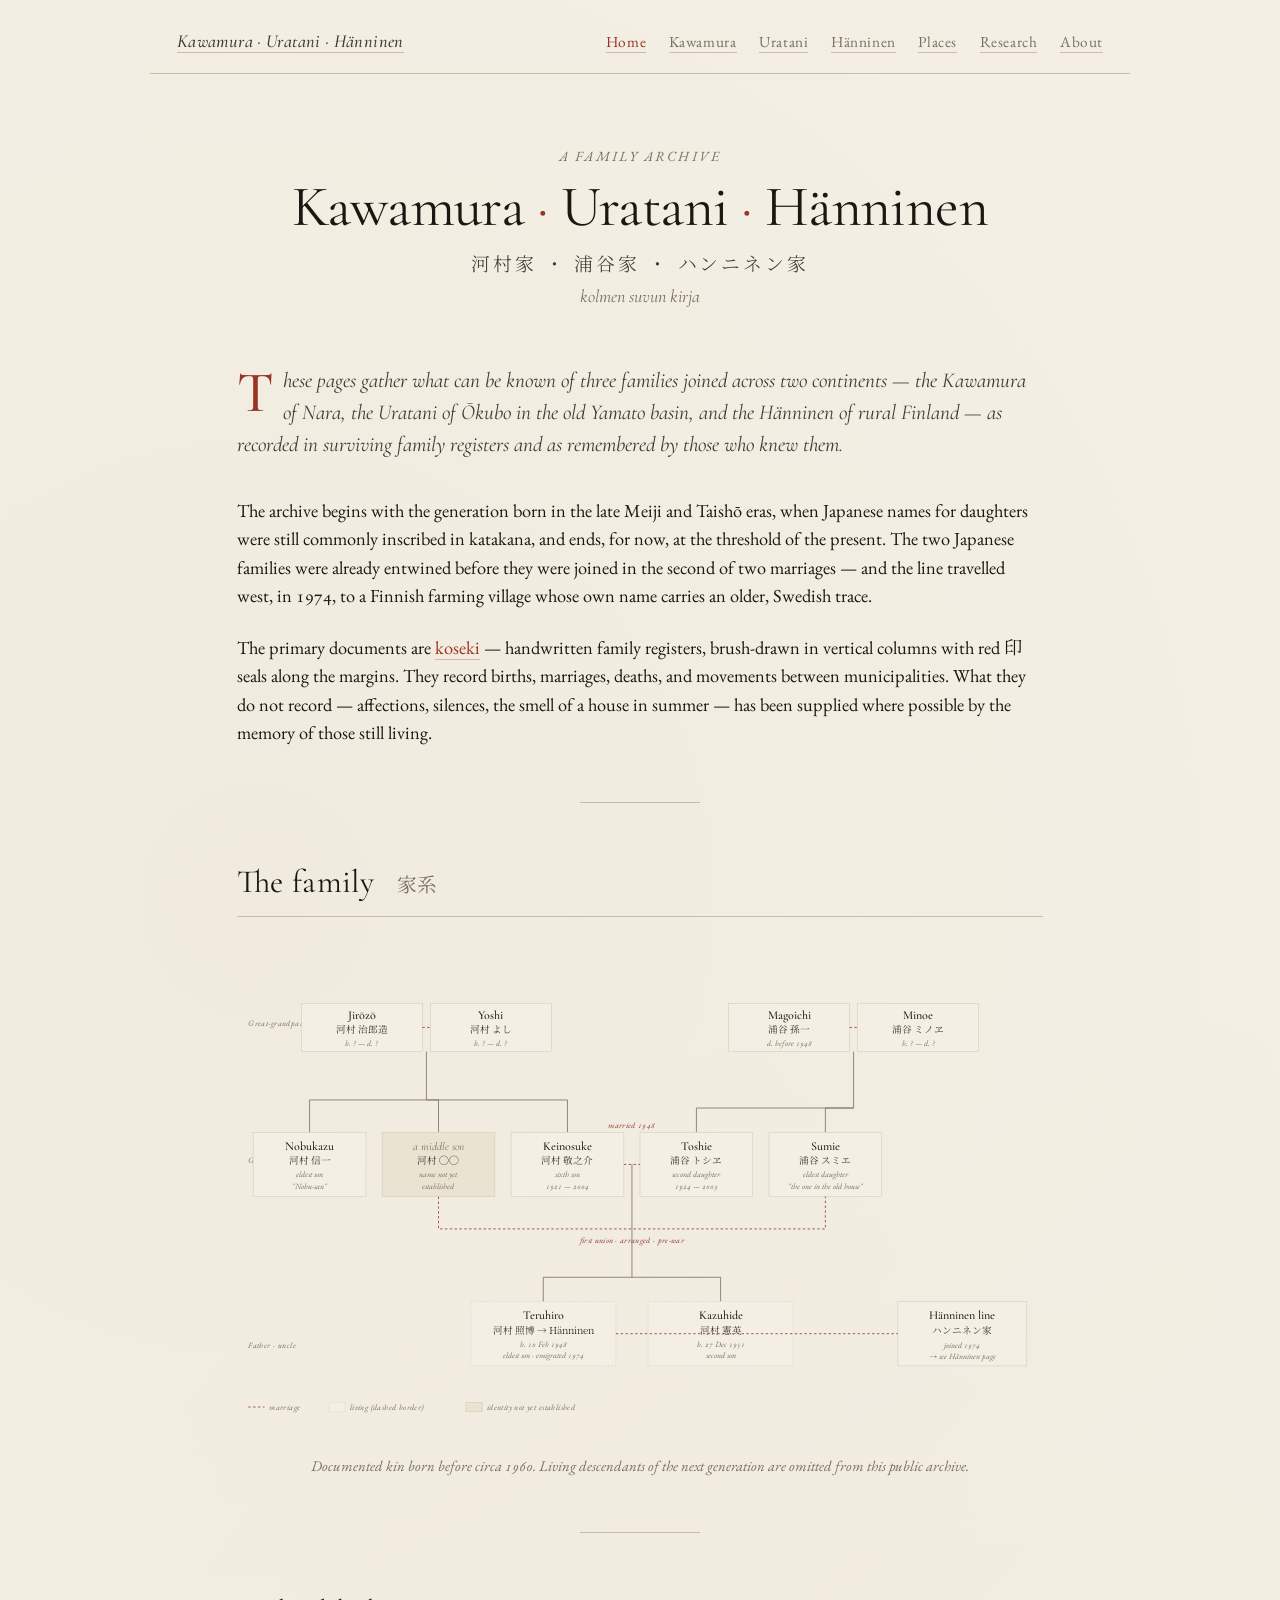
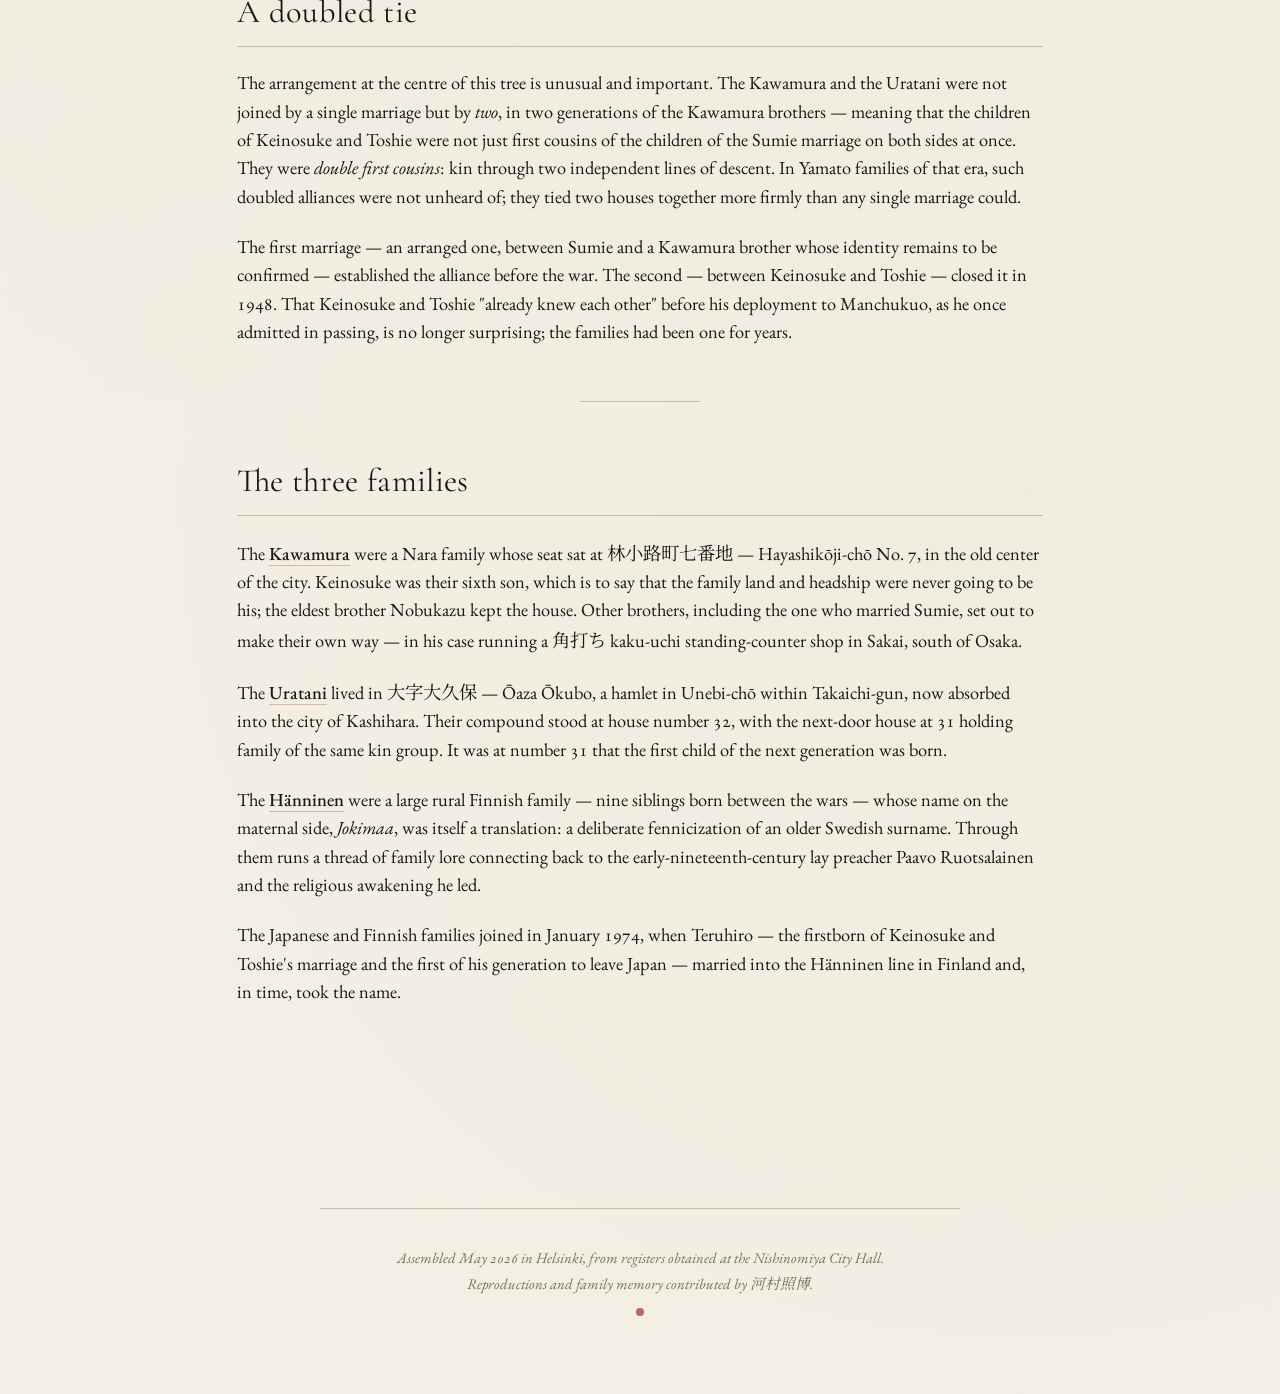
==== index.html @ e82b1264 "general update" ====
<!DOCTYPE html>
<html lang="en">
<head>
  <meta charset="UTF-8">
  <meta name="viewport" content="width=device-width, initial-scale=1.0">
  <title>Kawamura · Uratani · Hänninen — A Family Archive</title>
  <meta name="description" content="A small archive of the Kawamura, Uratani, and Hänninen families — Nara, Ōkubo, and rural Finland — drawn from koseki records and family memory.">
  <link rel="stylesheet" href="style.css">
</head>
<body>

<header class="masthead">
  <div class="masthead__title"><a href="index.html">Kawamura · Uratani · Hänninen</a></div>
  <nav class="masthead__nav">
    <a href="index.html" aria-current="page">Home</a>
    <a href="kawamura.html">Kawamura</a>
    <a href="uratani.html">Uratani</a>
    <a href="hanninen.html">Hänninen</a>
    <a href="places.html">Places</a>
    <a href="research.html">Research</a>
    <a href="about.html">About</a>
  </nav>
</header>

<main class="page page--wide">

  <div class="heading">
    <div class="heading__eyebrow">A family archive</div>
    <h1 class="heading__title">Kawamura <em>·</em> Uratani <em>·</em> Hänninen</h1>
    <div class="heading__jp">河村家 ・ 浦谷家 ・ ハンニネン家</div>
    <div class="heading__fi">kolmen suvun kirja</div>
  </div>

  <p class="lede">
    These pages gather what can be known of three families joined across two continents — the Kawamura of Nara, the Uratani of Ōkubo in the old Yamato basin, and the Hänninen of rural Finland — as recorded in surviving family registers and as remembered by those who knew them.
  </p>

  <p>
    The archive begins with the generation born in the late Meiji and Taishō eras, when Japanese names for daughters were still commonly inscribed in katakana, and ends, for now, at the threshold of the present. The two Japanese families were already entwined before they were joined in the second of two marriages — and the line travelled west, in 1974, to a Finnish farming village whose own name carries an older, Swedish trace.
  </p>

  <p>
    The primary documents are <a href="about.html">koseki</a> — handwritten family registers, brush-drawn in vertical columns with red <span class="jp">印</span> seals along the margins. They record births, marriages, deaths, and movements between municipalities. What they do not record — affections, silences, the smell of a house in summer — has been supplied where possible by the memory of those still living.
  </p>

  <hr class="rule">

  <h2 class="section">The family <span class="jp">家系</span></h2>

  <div class="tree-container">
    <svg viewBox="0 0 1000 580" xmlns="http://www.w3.org/2000/svg" role="img" aria-label="Family tree showing the Kawamura, Uratani, and Hänninen lines">
      <defs>
        <style>
          .tree-text { font-family: 'EB Garamond', Georgia, serif; font-size: 13px; fill: #1B1814; }
          .tree-text-jp { font-family: 'Noto Serif JP', serif; font-size: 12px; fill: #3F3A33; }
          .tree-name { font-family: 'Cormorant Garamond', Georgia, serif; font-size: 15px; font-weight: 500; fill: #1B1814; }
          .tree-name-unknown { font-family: 'Cormorant Garamond', Georgia, serif; font-size: 14px; font-style: italic; font-weight: 400; fill: #7A6F5E; }
          .tree-dates { font-family: 'EB Garamond', Georgia, serif; font-size: 10px; font-style: italic; fill: #7A6F5E; }
          .tree-label { font-family: 'EB Garamond', Georgia, serif; font-size: 10px; font-style: italic; fill: #7A6F5E; letter-spacing: 0.05em; }
          .tree-marriage-label { font-family: 'EB Garamond', Georgia, serif; font-size: 10px; font-style: italic; fill: #993323; letter-spacing: 0.04em; }
          .tree-line { stroke: #7A6F5E; stroke-width: 1; fill: none; }
          .tree-line-marry { stroke: #993323; stroke-width: 1; stroke-dasharray: 3,3; fill: none; }
          .tree-box { fill: #F4EFE4; stroke: #C7BDA6; stroke-width: 0.5; }
          .tree-box-living { fill: #F4EFE4; stroke: #C7BDA6; stroke-width: 0.5; stroke-dasharray: 2,2; }
          .tree-box-unknown { fill: #EBE3D2; stroke: #C7BDA6; stroke-width: 0.5; }
        </style>
      </defs>

      <!-- ─── Generation labels (left margin) ─── -->
      <text x="14" y="68" class="tree-label">Great-grandparents</text>
      <text x="14" y="238" class="tree-label">Grandparents · siblings</text>
      <text x="14" y="468" class="tree-label">Father · uncle</text>

      <!-- ─── Top row: great-grandparent couples ─── -->

      <!-- Kawamura side -->
      <g>
        <rect class="tree-box" x="80" y="40" width="150" height="60"/>
        <text x="155" y="60" class="tree-name" text-anchor="middle">Jirōzō</text>
        <text x="155" y="77" class="tree-text-jp" text-anchor="middle">河村 治郎造</text>
        <text x="155" y="93" class="tree-dates" text-anchor="middle">b. ? — d. ?</text>
      </g>
      <g>
        <rect class="tree-box" x="240" y="40" width="150" height="60"/>
        <text x="315" y="60" class="tree-name" text-anchor="middle">Yoshi</text>
        <text x="315" y="77" class="tree-text-jp" text-anchor="middle">河村 よし</text>
        <text x="315" y="93" class="tree-dates" text-anchor="middle">b. ? — d. ?</text>
      </g>
      <line class="tree-line-marry" x1="230" y1="70" x2="240" y2="70"/>

      <!-- Uratani side -->
      <g>
        <rect class="tree-box" x="610" y="40" width="150" height="60"/>
        <text x="685" y="60" class="tree-name" text-anchor="middle">Magoichi</text>
        <text x="685" y="77" class="tree-text-jp" text-anchor="middle">浦谷 孫一</text>
        <text x="685" y="93" class="tree-dates" text-anchor="middle">d. before 1948</text>
      </g>
      <g>
        <rect class="tree-box" x="770" y="40" width="150" height="60"/>
        <text x="845" y="60" class="tree-name" text-anchor="middle">Minoe</text>
        <text x="845" y="77" class="tree-text-jp" text-anchor="middle">浦谷 ミノヱ</text>
        <text x="845" y="93" class="tree-dates" text-anchor="middle">b. ? — d. ?</text>
      </g>
      <line class="tree-line-marry" x1="760" y1="70" x2="770" y2="70"/>

      <!-- ─── Descent lines, Kawamura GGP to children ─── -->
      <path class="tree-line" d="M 235 100 L 235 160 L 90 160 L 90 200"/>
      <path class="tree-line" d="M 235 160 L 250 160 L 250 200"/>
      <path class="tree-line" d="M 235 160 L 410 160 L 410 200"/>

      <!-- ─── Descent lines, Uratani GGP to children ─── -->
      <path class="tree-line" d="M 765 100 L 765 170 L 570 170 L 570 200"/>
      <path class="tree-line" d="M 765 170 L 730 170 L 730 200"/>

      <!-- ─── Middle row: the siblings of each family ─── -->

      <!-- Nobukazu -->
      <g>
        <rect class="tree-box" x="20" y="200" width="140" height="80"/>
        <text x="90" y="222" class="tree-name" text-anchor="middle">Nobukazu</text>
        <text x="90" y="240" class="tree-text-jp" text-anchor="middle">河村 信一</text>
        <text x="90" y="256" class="tree-dates" text-anchor="middle">eldest son</text>
        <text x="90" y="270" class="tree-dates" text-anchor="middle">"Nobu-san"</text>
      </g>

      <!-- ojisan (the Kawamura uncle who married Sumie) -->
      <g>
        <rect class="tree-box-unknown" x="180" y="200" width="140" height="80"/>
        <text x="250" y="222" class="tree-name-unknown" text-anchor="middle">a middle son</text>
        <text x="250" y="240" class="tree-text-jp" text-anchor="middle">河村 ◯◯</text>
        <text x="250" y="256" class="tree-dates" text-anchor="middle">name not yet</text>
        <text x="250" y="270" class="tree-dates" text-anchor="middle">established</text>
      </g>

      <!-- Keinosuke -->
      <g>
        <rect class="tree-box" x="340" y="200" width="140" height="80"/>
        <text x="410" y="222" class="tree-name" text-anchor="middle">Keinosuke</text>
        <text x="410" y="240" class="tree-text-jp" text-anchor="middle">河村 敬之介</text>
        <text x="410" y="256" class="tree-dates" text-anchor="middle">sixth son</text>
        <text x="410" y="270" class="tree-dates" text-anchor="middle">1921 — 2004</text>
      </g>

      <!-- Toshie -->
      <g>
        <rect class="tree-box" x="500" y="200" width="140" height="80"/>
        <text x="570" y="222" class="tree-name" text-anchor="middle">Toshie</text>
        <text x="570" y="240" class="tree-text-jp" text-anchor="middle">浦谷 トシヱ</text>
        <text x="570" y="256" class="tree-dates" text-anchor="middle">second daughter</text>
        <text x="570" y="270" class="tree-dates" text-anchor="middle">1924 — 2003</text>
      </g>

      <!-- Sumie -->
      <g>
        <rect class="tree-box" x="660" y="200" width="140" height="80"/>
        <text x="730" y="222" class="tree-name" text-anchor="middle">Sumie</text>
        <text x="730" y="240" class="tree-text-jp" text-anchor="middle">浦谷 スミエ</text>
        <text x="730" y="256" class="tree-dates" text-anchor="middle">eldest daughter</text>
        <text x="730" y="270" class="tree-dates" text-anchor="middle">"the one in the old house"</text>
      </g>

      <!-- ─── Marriages ─── -->

      <!-- Keinosuke ↔ Toshie (adjacent) -->
      <line class="tree-line-marry" x1="480" y1="240" x2="500" y2="240"/>
      <text x="490" y="195" class="tree-marriage-label" text-anchor="middle">married 1948</text>

      <!-- ojisan ↔ Sumie (long arc routed below the boxes) -->
      <path class="tree-line-marry" d="M 250 280 L 250 320 L 730 320 L 730 280"/>
      <text x="490" y="338" class="tree-marriage-label" text-anchor="middle">first union · arranged · pre-war</text>

      <!-- ─── Descent from Keinosuke + Toshie to Teruhiro + Kazuhide ─── -->
      <!-- start from marriage midpoint, descend past the long arc -->
      <path class="tree-line" d="M 490 240 L 490 380 L 380 380 L 380 410"/>
      <path class="tree-line" d="M 490 380 L 600 380 L 600 410"/>

      <!-- ─── Bottom row ─── -->

      <!-- Teruhiro -->
      <g>
        <rect class="tree-box-living" x="290" y="410" width="180" height="80"/>
        <text x="380" y="432" class="tree-name" text-anchor="middle">Teruhiro</text>
        <text x="380" y="450" class="tree-text-jp" text-anchor="middle">河村 照博 → Hänninen</text>
        <text x="380" y="466" class="tree-dates" text-anchor="middle">b. 10 Feb 1948</text>
        <text x="380" y="480" class="tree-dates" text-anchor="middle">eldest son · emigrated 1974</text>
      </g>

      <!-- Kazuhide -->
      <g>
        <rect class="tree-box-living" x="510" y="410" width="180" height="80"/>
        <text x="600" y="432" class="tree-name" text-anchor="middle">Kazuhide</text>
        <text x="600" y="450" class="tree-text-jp" text-anchor="middle">河村 憲英</text>
        <text x="600" y="466" class="tree-dates" text-anchor="middle">b. 27 Dec 1951</text>
        <text x="600" y="480" class="tree-dates" text-anchor="middle">second son</text>
      </g>

      <!-- Hänninen branch indicator (top right) -->
      <g>
        <rect class="tree-box" x="820" y="410" width="160" height="80" stroke-dasharray="0"/>
        <text x="900" y="432" class="tree-name" text-anchor="middle">Hänninen line</text>
        <text x="900" y="450" class="tree-text-jp" text-anchor="middle">ハンニネン家</text>
        <text x="900" y="468" class="tree-dates" text-anchor="middle">joined 1974</text>
        <text x="900" y="481" class="tree-dates" text-anchor="middle"><tspan style="cursor: pointer">→ see Hänninen page</tspan></text>
      </g>
      <!-- Marriage connector from Teruhiro to Hänninen branch -->
      <line class="tree-line-marry" x1="470" y1="450" x2="820" y2="450"/>

      <!-- Legend -->
      <g transform="translate(14, 535)">
        <line class="tree-line-marry" x1="0" y1="6" x2="20" y2="6"/>
        <text x="26" y="10" class="tree-label">marriage</text>
        <rect class="tree-box-living" x="100" y="0" width="20" height="12"/>
        <text x="126" y="10" class="tree-label">living (dashed border)</text>
        <rect class="tree-box-unknown" x="270" y="0" width="20" height="12"/>
        <text x="296" y="10" class="tree-label">identity not yet established</text>
      </g>
    </svg>
    <div class="tree-caption">Documented kin born before circa 1960. Living descendants of the next generation are omitted from this public archive.</div>
  </div>

  <hr class="rule">

  <h2 class="section">A doubled tie</h2>

  <p>
    The arrangement at the centre of this tree is unusual and important. The Kawamura and the Uratani were not joined by a single marriage but by <em>two</em>, in two generations of the Kawamura brothers — meaning that the children of Keinosuke and Toshie were not just first cousins of the children of the Sumie marriage on both sides at once. They were <em>double first cousins</em>: kin through two independent lines of descent. In Yamato families of that era, such doubled alliances were not unheard of; they tied two houses together more firmly than any single marriage could.
  </p>

  <p>
    The first marriage — an arranged one, between Sumie and a Kawamura brother whose identity remains to be confirmed — established the alliance before the war. The second — between Keinosuke and Toshie — closed it in 1948. That Keinosuke and Toshie "already knew each other" before his deployment to Manchukuo, as he once admitted in passing, is no longer surprising; the families had been one for years.
  </p>

  <hr class="rule">

  <h2 class="section">The three families</h2>

  <p>
    The <a href="kawamura.html"><strong>Kawamura</strong></a> were a Nara family whose seat sat at <span class="jp">林小路町七番地</span> — Hayashikōji-chō No. 7, in the old center of the city. Keinosuke was their sixth son, which is to say that the family land and headship were never going to be his; the eldest brother Nobukazu kept the house. Other brothers, including the one who married Sumie, set out to make their own way — in his case running a <span class="jp">角打ち</span> kaku-uchi standing-counter shop in Sakai, south of Osaka.
  </p>

  <p>
    The <a href="uratani.html"><strong>Uratani</strong></a> lived in <span class="jp">大字大久保</span> — Ōaza Ōkubo, a hamlet in Unebi-chō within Takaichi-gun, now absorbed into the city of Kashihara. Their compound stood at house number 32, with the next-door house at 31 holding family of the same kin group. It was at number 31 that the first child of the next generation was born.
  </p>

  <p>
    The <a href="hanninen.html"><strong>Hänninen</strong></a> were a large rural Finnish family — nine siblings born between the wars — whose name on the maternal side, <em>Jokimaa</em>, was itself a translation: a deliberate fennicization of an older Swedish surname. Through them runs a thread of family lore connecting back to the early-nineteenth-century lay preacher Paavo Ruotsalainen and the religious awakening he led.
  </p>

  <p>
    The Japanese and Finnish families joined in January 1974, when Teruhiro — the firstborn of Keinosuke and Toshie's marriage and the first of his generation to leave Japan — married into the Hänninen line in Finland and, in time, took the name.
  </p>

</main>

<footer class="colophon">
  Assembled May 2026 in Helsinki, from registers obtained at the Nishinomiya City Hall.<br>
  Reproductions and family memory contributed by <span class="jp">河村照博</span>.<br>
  <span class="ornament" style="display:inline-block; vertical-align: middle; margin: 0 0.5rem; width: 8px; height: 8px;"></span>
</footer>

</body>
</html>
---- style.css ----
/* ============================================================
   Kawamura / Uratani Family Archive
   Quiet archival aesthetic — Finnish modernism meets Japanese paper
   ============================================================ */

@import url('https://fonts.googleapis.com/css2?family=Cormorant+Garamond:ital,wght@0,300;0,400;0,500;0,600;1,400&family=EB+Garamond:ital,wght@0,400;0,500;0,600;1,400&family=Noto+Serif+JP:wght@300;400;500&display=swap');

:root {
  --paper:        #F4EFE4;
  --paper-warm:   #EBE3D2;
  --ink:          #1B1814;
  --ink-soft:     #3F3A33;
  --ink-mute:     #7A6F5E;
  --hairline:     #C7BDA6;
  --seal:         #993323;
  --seal-faded:   #B85540;
  --indigo:       #2D3E54;

  --serif-display: 'Cormorant Garamond', Georgia, serif;
  --serif-body:    'EB Garamond', Georgia, serif;
  --serif-jp:      'Noto Serif JP', 'EB Garamond', serif;

  --measure:       640px;
  --measure-wide:  860px;
}

* { box-sizing: border-box; margin: 0; padding: 0; }

html { font-size: 18px; }

body {
  background: var(--paper);
  color: var(--ink);
  font-family: var(--serif-body);
  font-weight: 400;
  line-height: 1.55;
  font-feature-settings: "onum", "kern", "liga";
  -webkit-font-smoothing: antialiased;
  -moz-osx-font-smoothing: grayscale;
  min-height: 100vh;

  /* Subtle paper texture via layered gradients */
  background-image:
    radial-gradient(circle at 20% 30%, rgba(155,135,95,0.04) 0%, transparent 50%),
    radial-gradient(circle at 80% 70%, rgba(155,135,95,0.03) 0%, transparent 50%);
}

/* ─── Layout ────────────────────────────────────────────────── */

.page {
  max-width: var(--measure);
  margin: 0 auto;
  padding: 4rem 1.5rem 6rem;
}

.page--wide {
  max-width: var(--measure-wide);
}

/* ─── Site header (small, top of every page) ────────────────── */

.masthead {
  max-width: 980px;
  margin: 0 auto;
  padding: 1.5rem 1.5rem 0;
  display: flex;
  justify-content: space-between;
  align-items: baseline;
  border-bottom: 1px solid var(--hairline);
  padding-bottom: 1rem;
}

.masthead__title {
  font-family: var(--serif-display);
  font-weight: 500;
  font-style: italic;
  font-size: 1.02rem;
  letter-spacing: 0.02em;
  color: var(--ink-soft);
  white-space: nowrap;
}

.masthead__title a {
  color: inherit;
  text-decoration: none;
}

.masthead__nav {
  font-family: var(--serif-body);
  font-size: 0.85rem;
  letter-spacing: 0.04em;
  white-space: nowrap;
}

.masthead__nav a {
  color: var(--ink-mute);
  text-decoration: none;
  margin-left: 1.05rem;
  transition: color 0.2s ease;
}

.masthead__nav a:hover,
.masthead__nav a[aria-current="page"] {
  color: var(--seal);
}

/* ─── Page heading ─────────────────────────────────────────── */

.heading {
  margin-bottom: 3rem;
  text-align: center;
  position: relative;
}

.heading__eyebrow {
  font-family: var(--serif-body);
  font-size: 0.78rem;
  font-style: italic;
  letter-spacing: 0.15em;
  text-transform: uppercase;
  color: var(--ink-mute);
  margin-bottom: 0.5rem;
}

.heading__title {
  font-family: var(--serif-display);
  font-weight: 400;
  font-size: 3.2rem;
  line-height: 1.05;
  letter-spacing: -0.01em;
  margin-bottom: 0.6rem;
}

.heading__title em {
  font-style: italic;
  color: var(--seal);
}

.heading__jp {
  font-family: var(--serif-jp);
  font-weight: 300;
  font-size: 1.05rem;
  color: var(--ink-soft);
  letter-spacing: 0.15em;
}

.heading__fi {
  font-family: var(--serif-display);
  font-style: italic;
  font-size: 1rem;
  color: var(--ink-mute);
  margin-top: 0.3rem;
}

/* ─── Hanko ornament (red circle, echoes the seal stamps) ──── */

.ornament {
  display: block;
  margin: 2.5rem auto;
  width: 14px;
  height: 14px;
  border-radius: 50%;
  background: var(--seal);
  opacity: 0.7;
}

.rule {
  border: 0;
  border-top: 1px solid var(--hairline);
  margin: 3rem auto;
  max-width: 120px;
}

/* ─── Prose ─────────────────────────────────────────────────── */

p {
  margin-bottom: 1.2rem;
  font-size: 1.02rem;
}

p.lede {
  font-size: 1.18rem;
  line-height: 1.5;
  color: var(--ink-soft);
  font-style: italic;
  font-family: var(--serif-display);
  margin-bottom: 2rem;
}

p.lede::first-letter {
  font-size: 3.2rem;
  font-weight: 500;
  float: left;
  line-height: 0.85;
  padding: 0.2rem 0.5rem 0 0;
  color: var(--seal);
  font-style: normal;
}

a {
  color: var(--seal);
  text-decoration: none;
  border-bottom: 1px solid rgba(153, 51, 35, 0.3);
  transition: border-color 0.2s ease;
}

a:hover {
  border-bottom-color: var(--seal);
}

em { font-style: italic; }
strong { font-weight: 500; color: var(--ink); }

.jp {
  font-family: var(--serif-jp);
  font-weight: 400;
}

.fi {
  font-style: italic;
  color: var(--ink-soft);
}

/* ─── Section heading ──────────────────────────────────────── */

h2.section {
  font-family: var(--serif-display);
  font-weight: 400;
  font-size: 1.8rem;
  margin: 3rem 0 1.2rem;
  letter-spacing: 0.01em;
  border-bottom: 1px solid var(--hairline);
  padding-bottom: 0.5rem;
}

h2.section .jp {
  font-size: 1.1rem;
  color: var(--ink-mute);
  margin-left: 0.8rem;
}

h3.subsection {
  font-family: var(--serif-display);
  font-weight: 500;
  font-style: italic;
  font-size: 1.3rem;
  color: var(--ink-soft);
  margin: 2rem 0 0.8rem;
}

/* ─── Person entry (used on family pages) ──────────────────── */

.person {
  margin: 2.5rem 0;
  padding: 1.5rem 0;
  border-top: 1px solid var(--hairline);
}

.person:first-of-type {
  border-top: none;
}

.person__name {
  font-family: var(--serif-display);
  font-weight: 500;
  font-size: 1.55rem;
  margin-bottom: 0.3rem;
  letter-spacing: -0.005em;
}

.person__name .jp {
  font-weight: 400;
  color: var(--ink-soft);
  margin-right: 0.6rem;
}

.person__romaji {
  font-style: italic;
  color: var(--ink-mute);
  font-weight: 400;
  font-size: 1.1rem;
}

.person__meta {
  font-family: var(--serif-body);
  font-size: 0.88rem;
  color: var(--ink-mute);
  letter-spacing: 0.04em;
  margin-bottom: 1rem;
  font-style: italic;
}

.person__meta .sep {
  display: inline-block;
  margin: 0 0.6rem;
  color: var(--hairline);
}

.person__bio p {
  font-size: 1rem;
}

.person__status {
  display: inline-block;
  font-size: 0.7rem;
  letter-spacing: 0.15em;
  text-transform: uppercase;
  color: var(--ink-mute);
  border: 1px solid var(--hairline);
  padding: 2px 8px;
  border-radius: 2px;
  margin-left: 0.5rem;
  vertical-align: 0.2em;
  font-style: normal;
}

/* ─── Place entry ──────────────────────────────────────────── */

.place {
  margin: 3rem 0;
}

.place__name {
  font-family: var(--serif-display);
  font-weight: 400;
  font-size: 1.6rem;
  margin-bottom: 0.2rem;
}

.place__jp {
  font-family: var(--serif-jp);
  font-size: 1.05rem;
  color: var(--ink-soft);
  margin-bottom: 0.8rem;
  display: block;
}

.place__now {
  font-size: 0.85rem;
  font-style: italic;
  color: var(--ink-mute);
  margin-bottom: 1rem;
}

/* ─── Family tree (SVG container) ──────────────────────────── */

.tree-container {
  margin: 3rem 0;
  text-align: center;
  overflow-x: auto;
}

.tree-container svg {
  max-width: 100%;
  height: auto;
}

.tree-caption {
  font-size: 0.82rem;
  font-style: italic;
  color: var(--ink-mute);
  text-align: center;
  margin-top: 0.5rem;
}

/* ─── Footnotes / metadata blocks ──────────────────────────── */

.note {
  font-size: 0.9rem;
  color: var(--ink-soft);
  font-style: italic;
  border-left: 2px solid var(--hairline);
  padding-left: 1rem;
  margin: 1.5rem 0;
}

.note strong {
  font-style: normal;
  letter-spacing: 0.04em;
  font-size: 0.78rem;
  text-transform: uppercase;
  color: var(--ink-mute);
  display: block;
  margin-bottom: 0.3rem;
}

/* ─── Footer ──────────────────────────────────────────────── */

.colophon {
  max-width: var(--measure);
  margin: 4rem auto 2rem;
  padding: 2rem 1.5rem;
  border-top: 1px solid var(--hairline);
  text-align: center;
  font-size: 0.82rem;
  font-style: italic;
  color: var(--ink-mute);
  line-height: 1.7;
}

/* ─── Inline alliance / structural notes ─────────────────── */

.alliance-note {
  background: var(--paper-warm);
  padding: 1.5rem 1.8rem;
  margin: 2rem 0;
  border-left: 3px solid var(--seal);
  font-size: 0.95rem;
}

.alliance-note__label {
  font-family: var(--serif-body);
  font-size: 0.72rem;
  letter-spacing: 0.18em;
  text-transform: uppercase;
  color: var(--seal);
  margin-bottom: 0.5rem;
}

/* ─── Three-language name block (for grandparents etc.) ────── */

.name-block {
  margin: 1.5rem 0;
  font-family: var(--serif-display);
}

.name-block__primary {
  font-size: 1.55rem;
  font-weight: 500;
  letter-spacing: -0.005em;
}

.name-block__variants {
  font-size: 0.95rem;
  color: var(--ink-mute);
  font-style: italic;
  margin-top: 0.2rem;
  font-family: var(--serif-body);
}

/* ─── Responsive ──────────────────────────────────────────── */

@media (max-width: 600px) {
  html { font-size: 16px; }
  .page { padding: 2.5rem 1.25rem 4rem; }
  .heading__title { font-size: 2.4rem; }
  .masthead { flex-direction: column; align-items: flex-start; gap: 0.6rem; }
  .masthead__nav a { margin-left: 0; margin-right: 1rem; }
  .person__name { font-size: 1.35rem; }
}
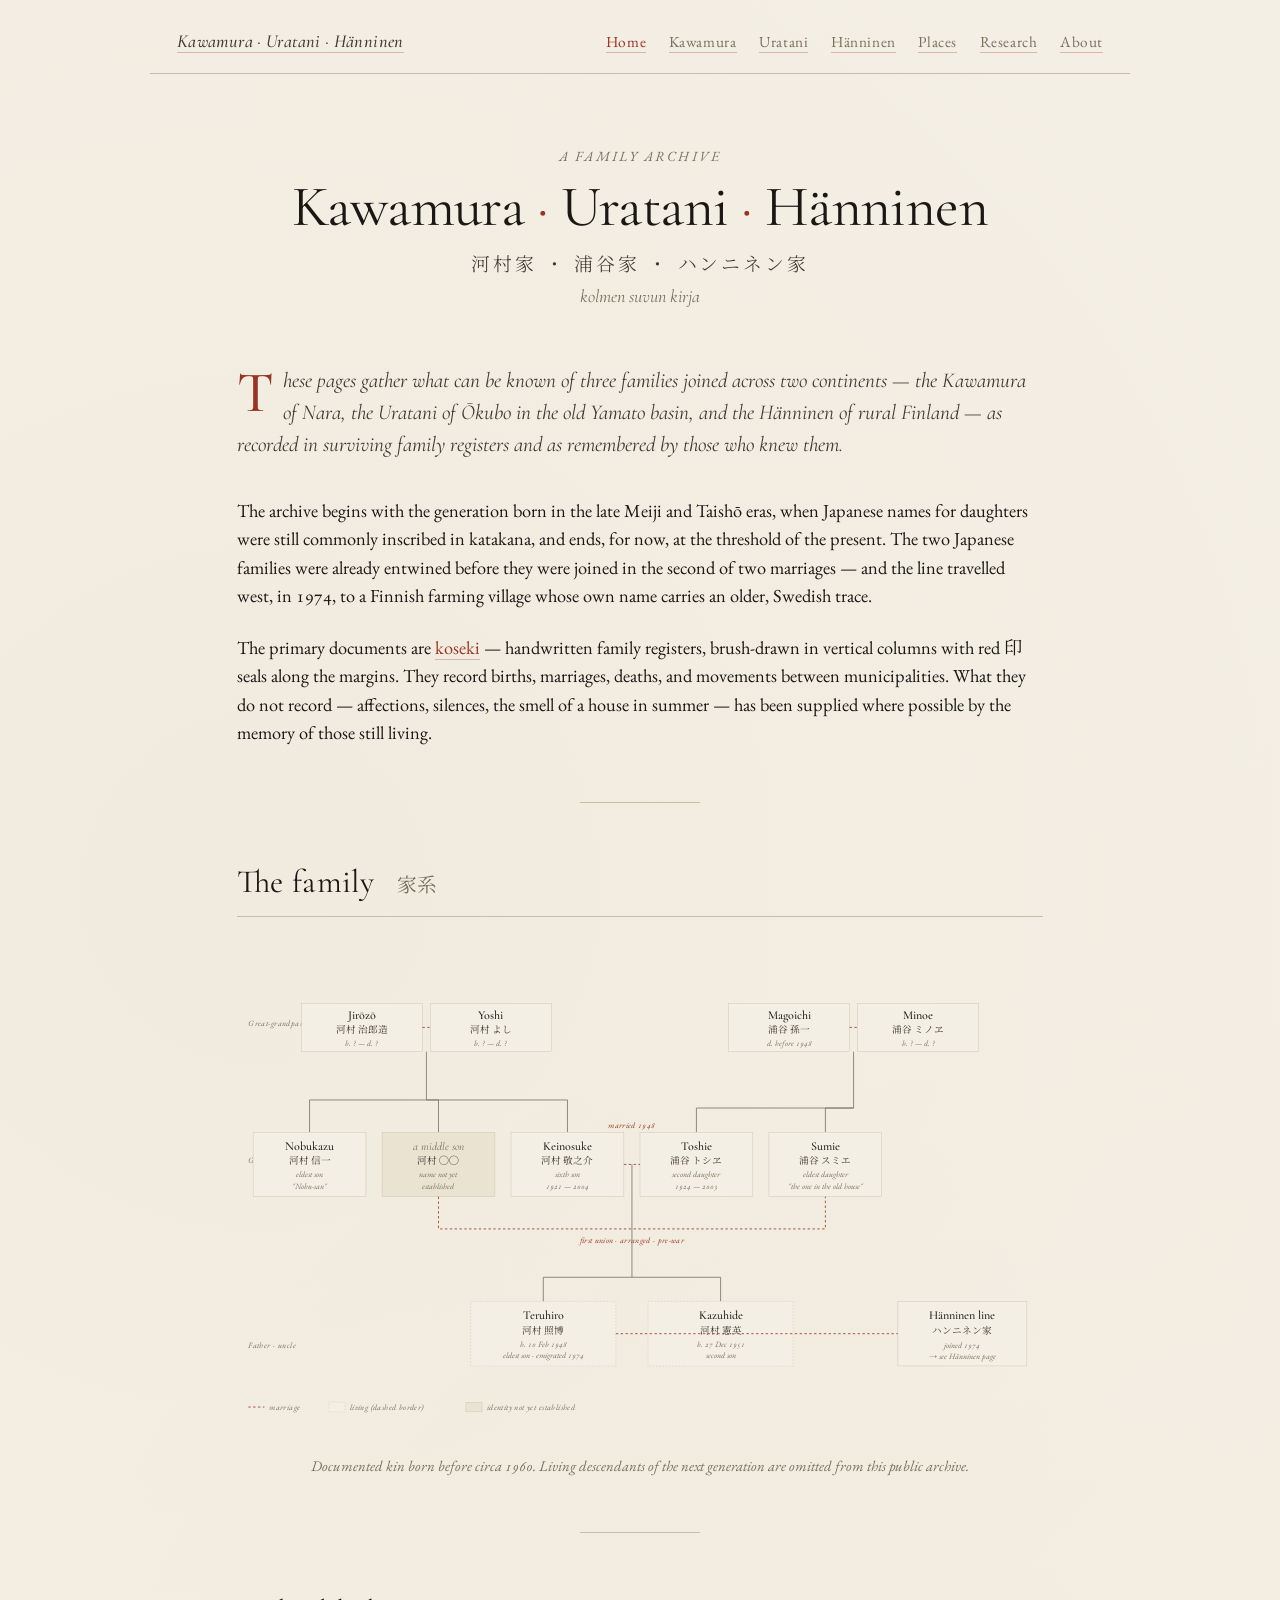
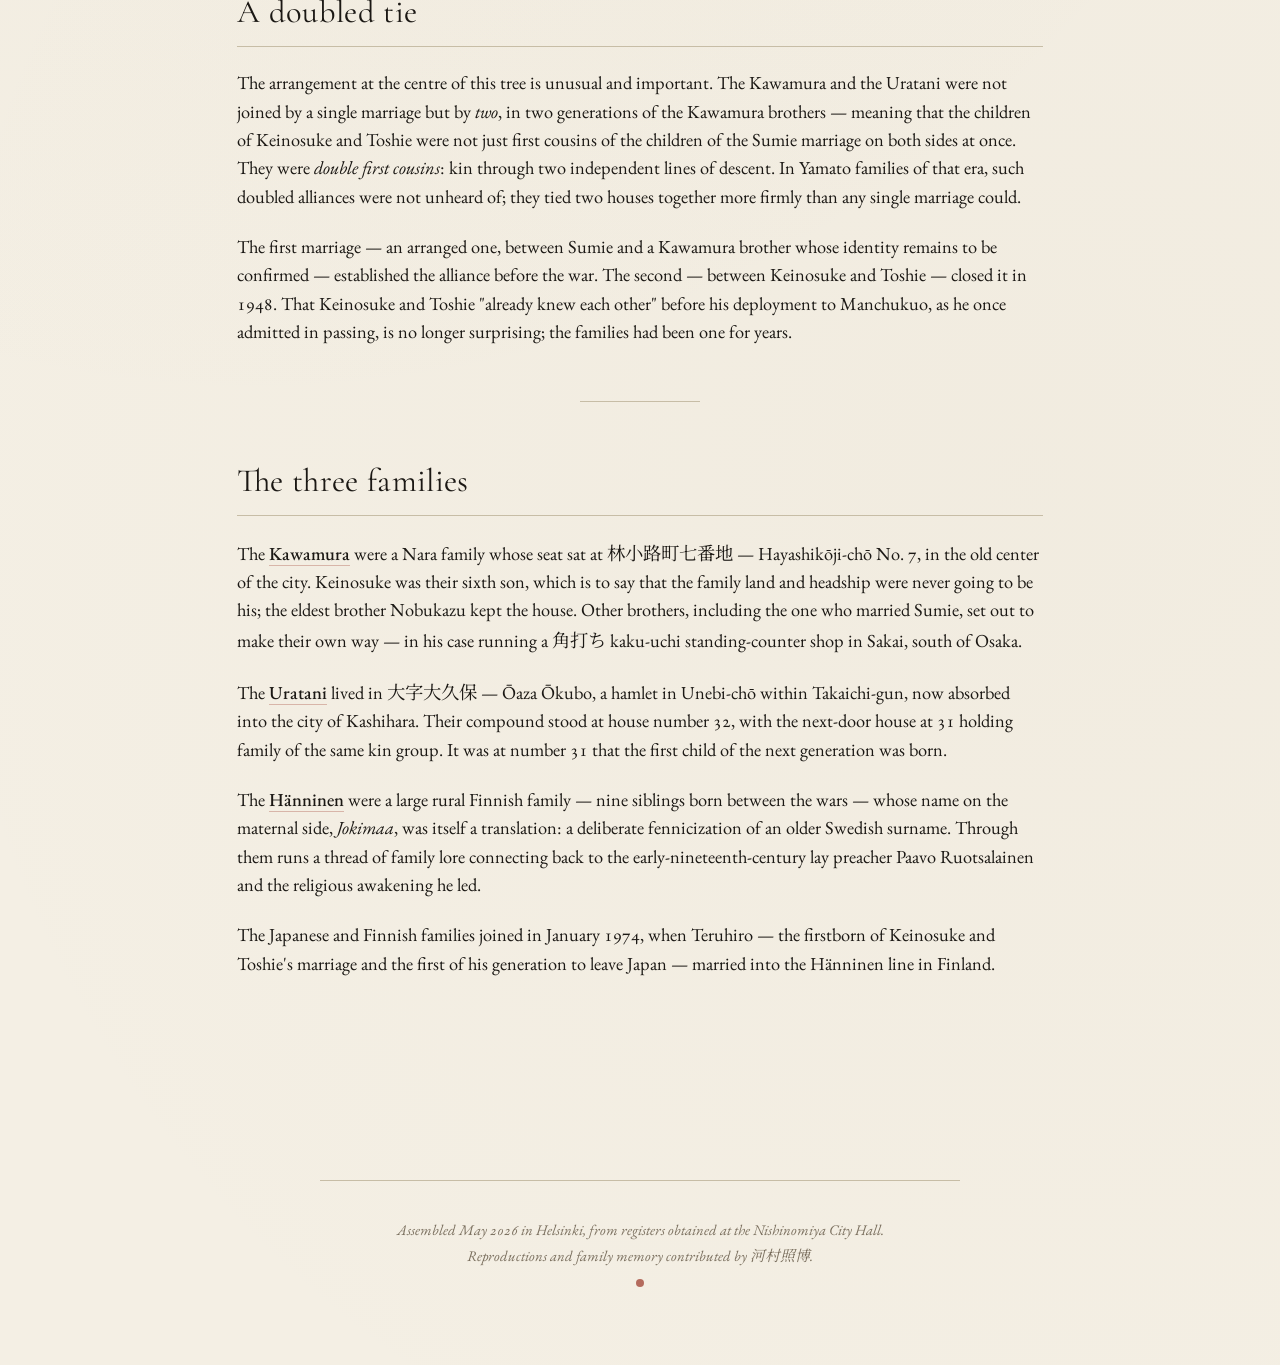
==== commit 7e36dc0d: "Update text in index.html for family history Removed the reference to Teruhiro taking the Hänninen n" ====
--- a/index.html
+++ b/index.html
@@ -180,7 +180,7 @@
       <g>
         <rect class="tree-box-living" x="290" y="410" width="180" height="80"/>
         <text x="380" y="432" class="tree-name" text-anchor="middle">Teruhiro</text>
-        <text x="380" y="450" class="tree-text-jp" text-anchor="middle">河村 照博 → Hänninen</text>
+        <text x="380" y="450" class="tree-text-jp" text-anchor="middle">河村 照博</text>
         <text x="380" y="466" class="tree-dates" text-anchor="middle">b. 10 Feb 1948</text>
         <text x="380" y="480" class="tree-dates" text-anchor="middle">eldest son · emigrated 1974</text>
       </g>
@@ -247,7 +247,7 @@
   </p>
 
   <p>
-    The Japanese and Finnish families joined in January 1974, when Teruhiro — the firstborn of Keinosuke and Toshie's marriage and the first of his generation to leave Japan — married into the Hänninen line in Finland and, in time, took the name.
+    The Japanese and Finnish families joined in January 1974, when Teruhiro — the firstborn of Keinosuke and Toshie's marriage and the first of his generation to leave Japan — married into the Hänninen line in Finland.
   </p>
 
 </main>
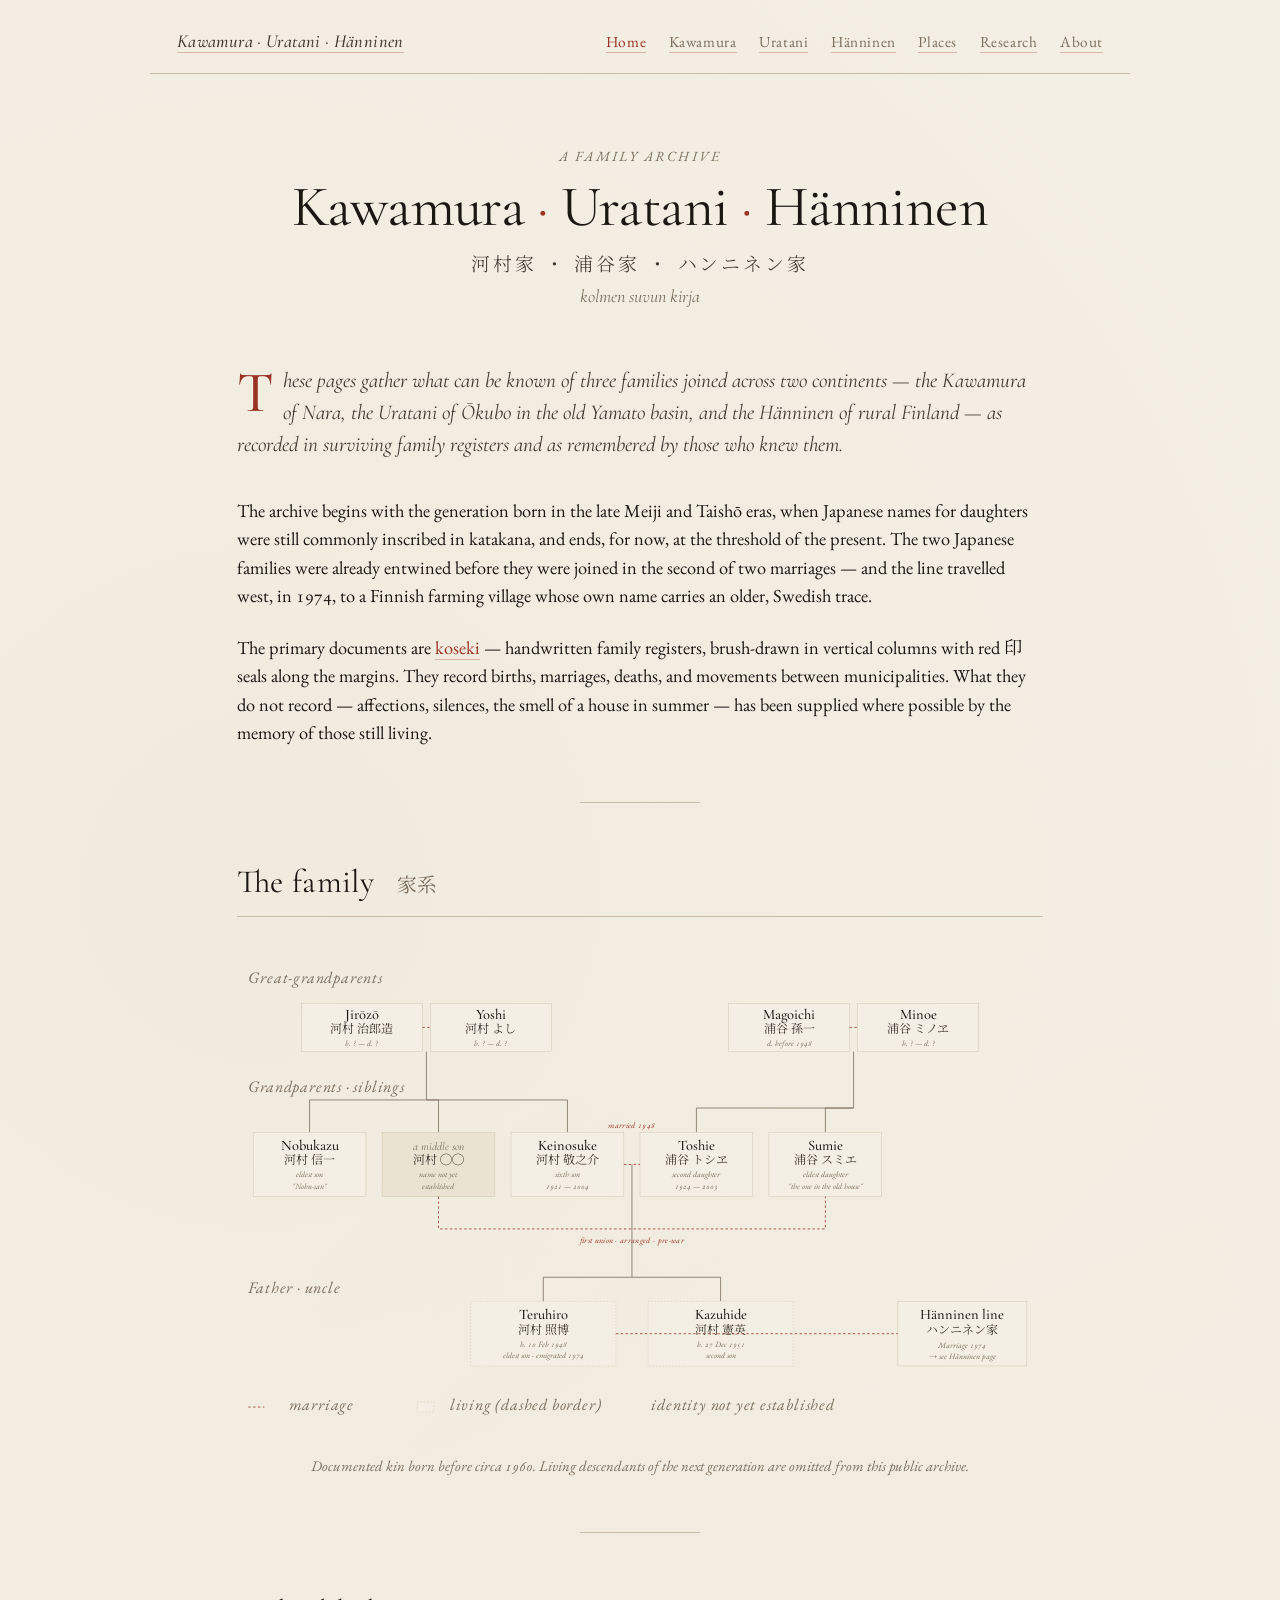
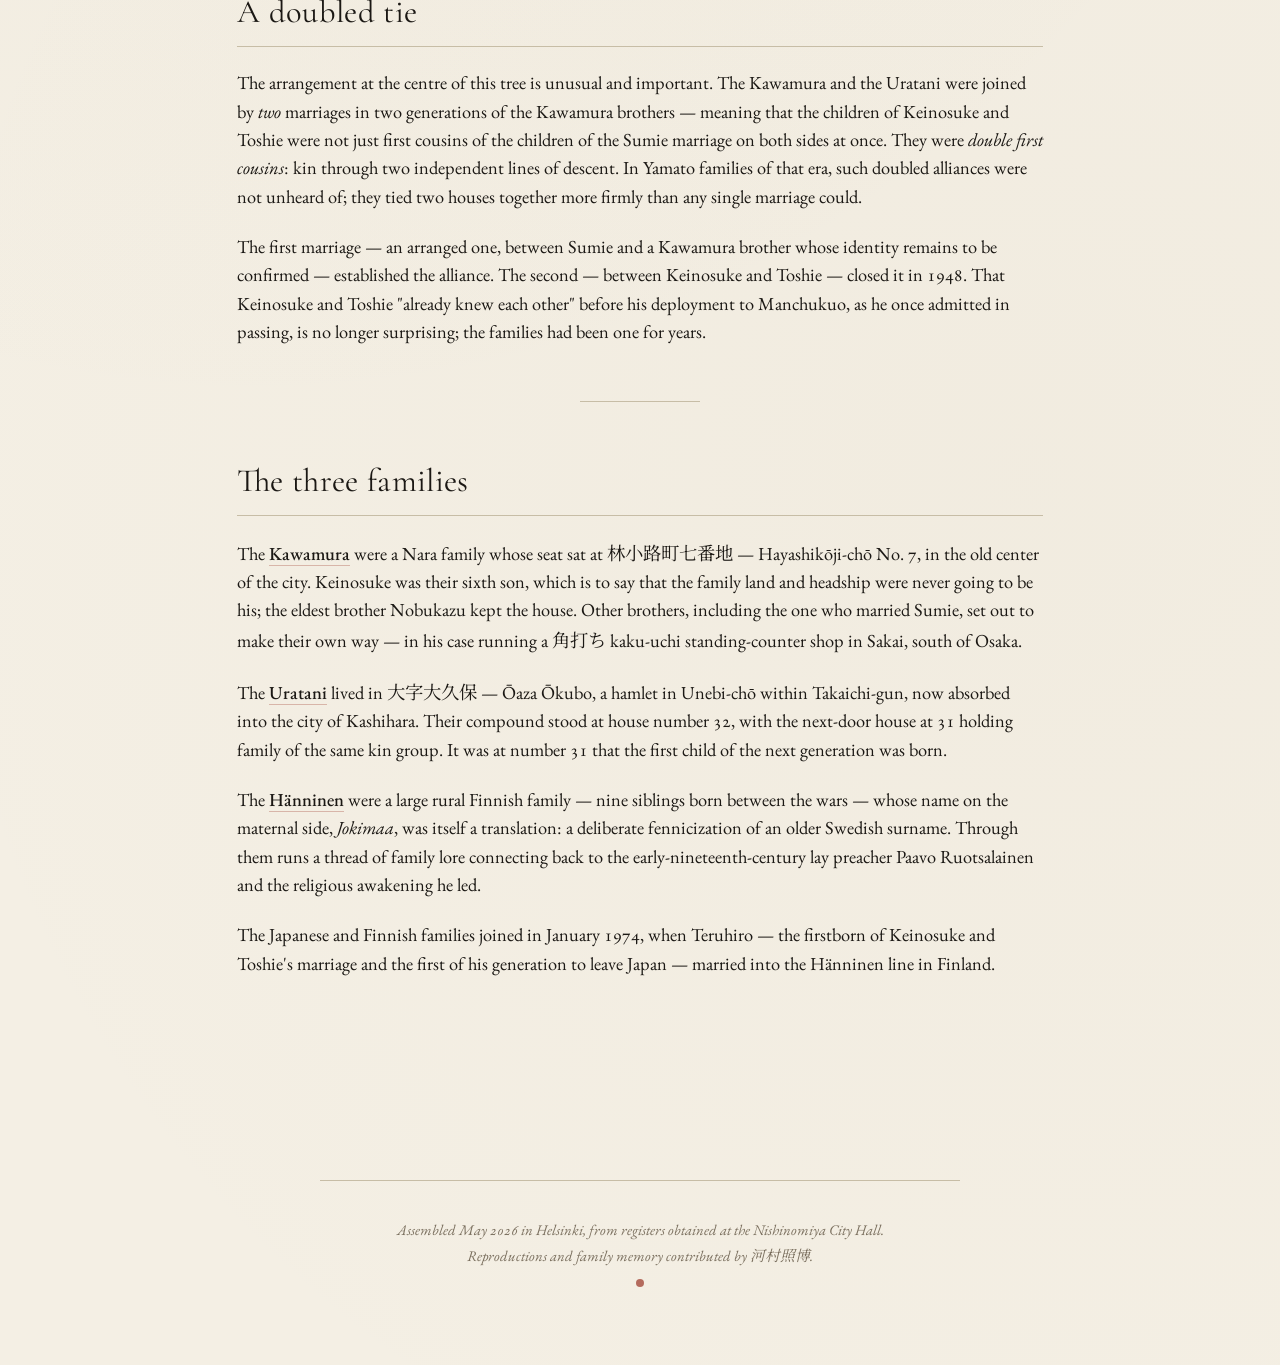
==== commit 1d2938b5: "Update styles and text in family tree SVG" ====
--- a/index.html
+++ b/index.html
@@ -52,11 +52,11 @@
       <defs>
         <style>
           .tree-text { font-family: 'EB Garamond', Georgia, serif; font-size: 13px; fill: #1B1814; }
-          .tree-text-jp { font-family: 'Noto Serif JP', serif; font-size: 12px; fill: #3F3A33; }
-          .tree-name { font-family: 'Cormorant Garamond', Georgia, serif; font-size: 15px; font-weight: 500; fill: #1B1814; }
+          .tree-text-jp { font-family: 'Noto Serif JP', serif; font-size: 15px; fill: #3F3A33; }
+          .tree-name { font-family: 'Cormorant Garamond', Georgia, serif; font-size: 18px; font-weight: 500; fill: #1B1814; }
           .tree-name-unknown { font-family: 'Cormorant Garamond', Georgia, serif; font-size: 14px; font-style: italic; font-weight: 400; fill: #7A6F5E; }
           .tree-dates { font-family: 'EB Garamond', Georgia, serif; font-size: 10px; font-style: italic; fill: #7A6F5E; }
-          .tree-label { font-family: 'EB Garamond', Georgia, serif; font-size: 10px; font-style: italic; fill: #7A6F5E; letter-spacing: 0.05em; }
+          .tree-label { font-family: 'EB Garamond', Georgia, serif; font-size: 20px; font-style: italic; fill: #7A6F5E; letter-spacing: 0.05em; }
           .tree-marriage-label { font-family: 'EB Garamond', Georgia, serif; font-size: 10px; font-style: italic; fill: #993323; letter-spacing: 0.04em; }
           .tree-line { stroke: #7A6F5E; stroke-width: 1; fill: none; }
           .tree-line-marry { stroke: #993323; stroke-width: 1; stroke-dasharray: 3,3; fill: none; }
@@ -67,9 +67,9 @@
       </defs>
 
       <!-- ─── Generation labels (left margin) ─── -->
-      <text x="14" y="68" class="tree-label">Great-grandparents</text>
-      <text x="14" y="238" class="tree-label">Grandparents · siblings</text>
-      <text x="14" y="468" class="tree-label">Father · uncle</text>
+      <text x="14" y="15" class="tree-label">Great-grandparents</text>
+      <text x="14" y="150" class="tree-label">Grandparents · siblings</text>
+      <text x="14" y="400" class="tree-label">Father · uncle</text>
 
       <!-- ─── Top row: great-grandparent couples ─── -->
 
@@ -199,7 +199,7 @@
         <rect class="tree-box" x="820" y="410" width="160" height="80" stroke-dasharray="0"/>
         <text x="900" y="432" class="tree-name" text-anchor="middle">Hänninen line</text>
         <text x="900" y="450" class="tree-text-jp" text-anchor="middle">ハンニネン家</text>
-        <text x="900" y="468" class="tree-dates" text-anchor="middle">joined 1974</text>
+        <text x="900" y="468" class="tree-dates" text-anchor="middle">Marriage 1974</text>
         <text x="900" y="481" class="tree-dates" text-anchor="middle"><tspan style="cursor: pointer">→ see Hänninen page</tspan></text>
       </g>
       <!-- Marriage connector from Teruhiro to Hänninen branch -->
@@ -208,11 +208,11 @@
       <!-- Legend -->
       <g transform="translate(14, 535)">
         <line class="tree-line-marry" x1="0" y1="6" x2="20" y2="6"/>
-        <text x="26" y="10" class="tree-label">marriage</text>
-        <rect class="tree-box-living" x="100" y="0" width="20" height="12"/>
-        <text x="126" y="10" class="tree-label">living (dashed border)</text>
-        <rect class="tree-box-unknown" x="270" y="0" width="20" height="12"/>
-        <text x="296" y="10" class="tree-label">identity not yet established</text>
+        <text x="50" y="10" class="tree-label">marriage</text>
+        <rect class="tree-box-living" x="210" y="0" width="20" height="12"/>
+        <text x="250" y="10" class="tree-label">living (dashed border)</text>
+        <rect class="tree-box-unknown" x="4500" y="0" width="20" height="12"/>
+        <text x="500" y="10" class="tree-label">identity not yet established</text>
       </g>
     </svg>
     <div class="tree-caption">Documented kin born before circa 1960. Living descendants of the next generation are omitted from this public archive.</div>
@@ -223,11 +223,11 @@
   <h2 class="section">A doubled tie</h2>
 
   <p>
-    The arrangement at the centre of this tree is unusual and important. The Kawamura and the Uratani were not joined by a single marriage but by <em>two</em>, in two generations of the Kawamura brothers — meaning that the children of Keinosuke and Toshie were not just first cousins of the children of the Sumie marriage on both sides at once. They were <em>double first cousins</em>: kin through two independent lines of descent. In Yamato families of that era, such doubled alliances were not unheard of; they tied two houses together more firmly than any single marriage could.
-  </p>
-
-  <p>
-    The first marriage — an arranged one, between Sumie and a Kawamura brother whose identity remains to be confirmed — established the alliance before the war. The second — between Keinosuke and Toshie — closed it in 1948. That Keinosuke and Toshie "already knew each other" before his deployment to Manchukuo, as he once admitted in passing, is no longer surprising; the families had been one for years.
+    The arrangement at the centre of this tree is unusual and important. The Kawamura and the Uratani were joined by <em>two</em> marriages in two generations of the Kawamura brothers — meaning that the children of Keinosuke and Toshie were not just first cousins of the children of the Sumie marriage on both sides at once. They were <em>double first cousins</em>: kin through two independent lines of descent. In Yamato families of that era, such doubled alliances were not unheard of; they tied two houses together more firmly than any single marriage could.
+  </p>
+
+  <p>
+    The first marriage — an arranged one, between Sumie and a Kawamura brother whose identity remains to be confirmed — established the alliance. The second — between Keinosuke and Toshie — closed it in 1948. That Keinosuke and Toshie "already knew each other" before his deployment to Manchukuo, as he once admitted in passing, is no longer surprising; the families had been one for years.
   </p>
 
   <hr class="rule">
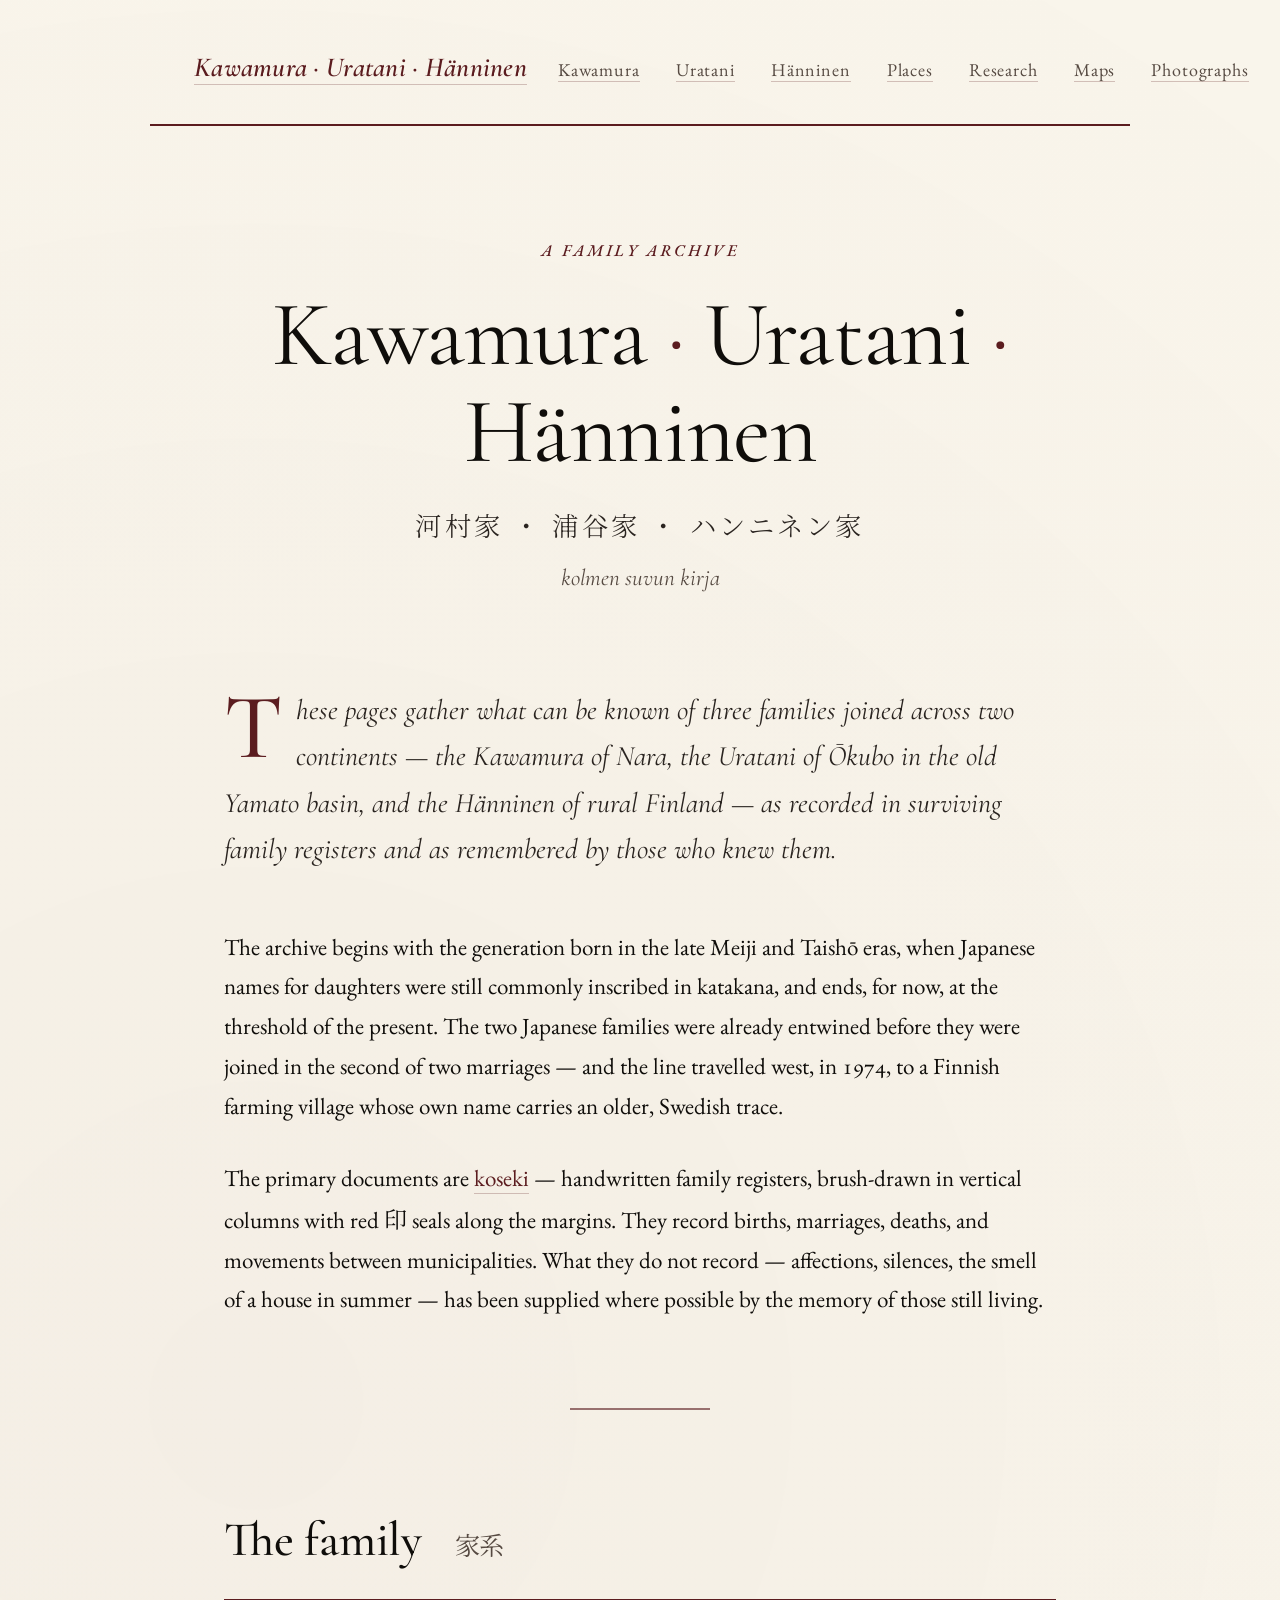
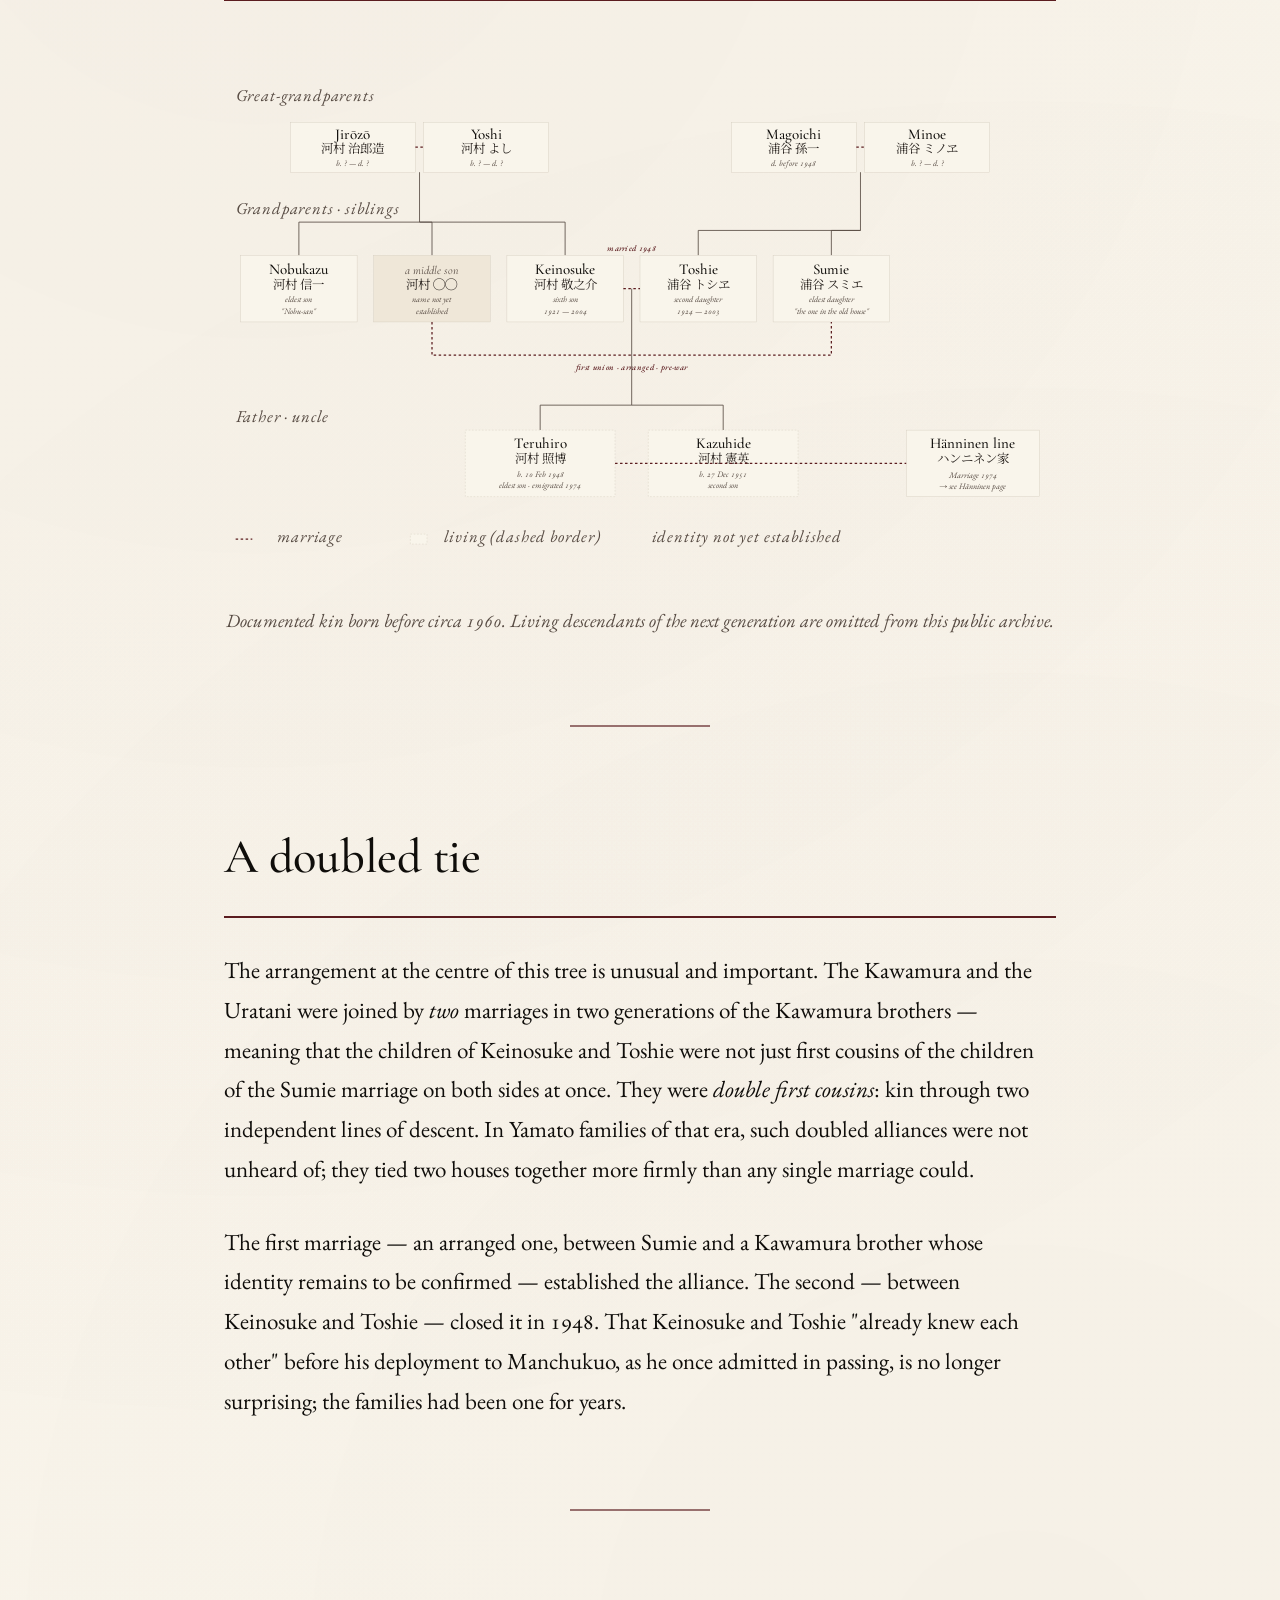
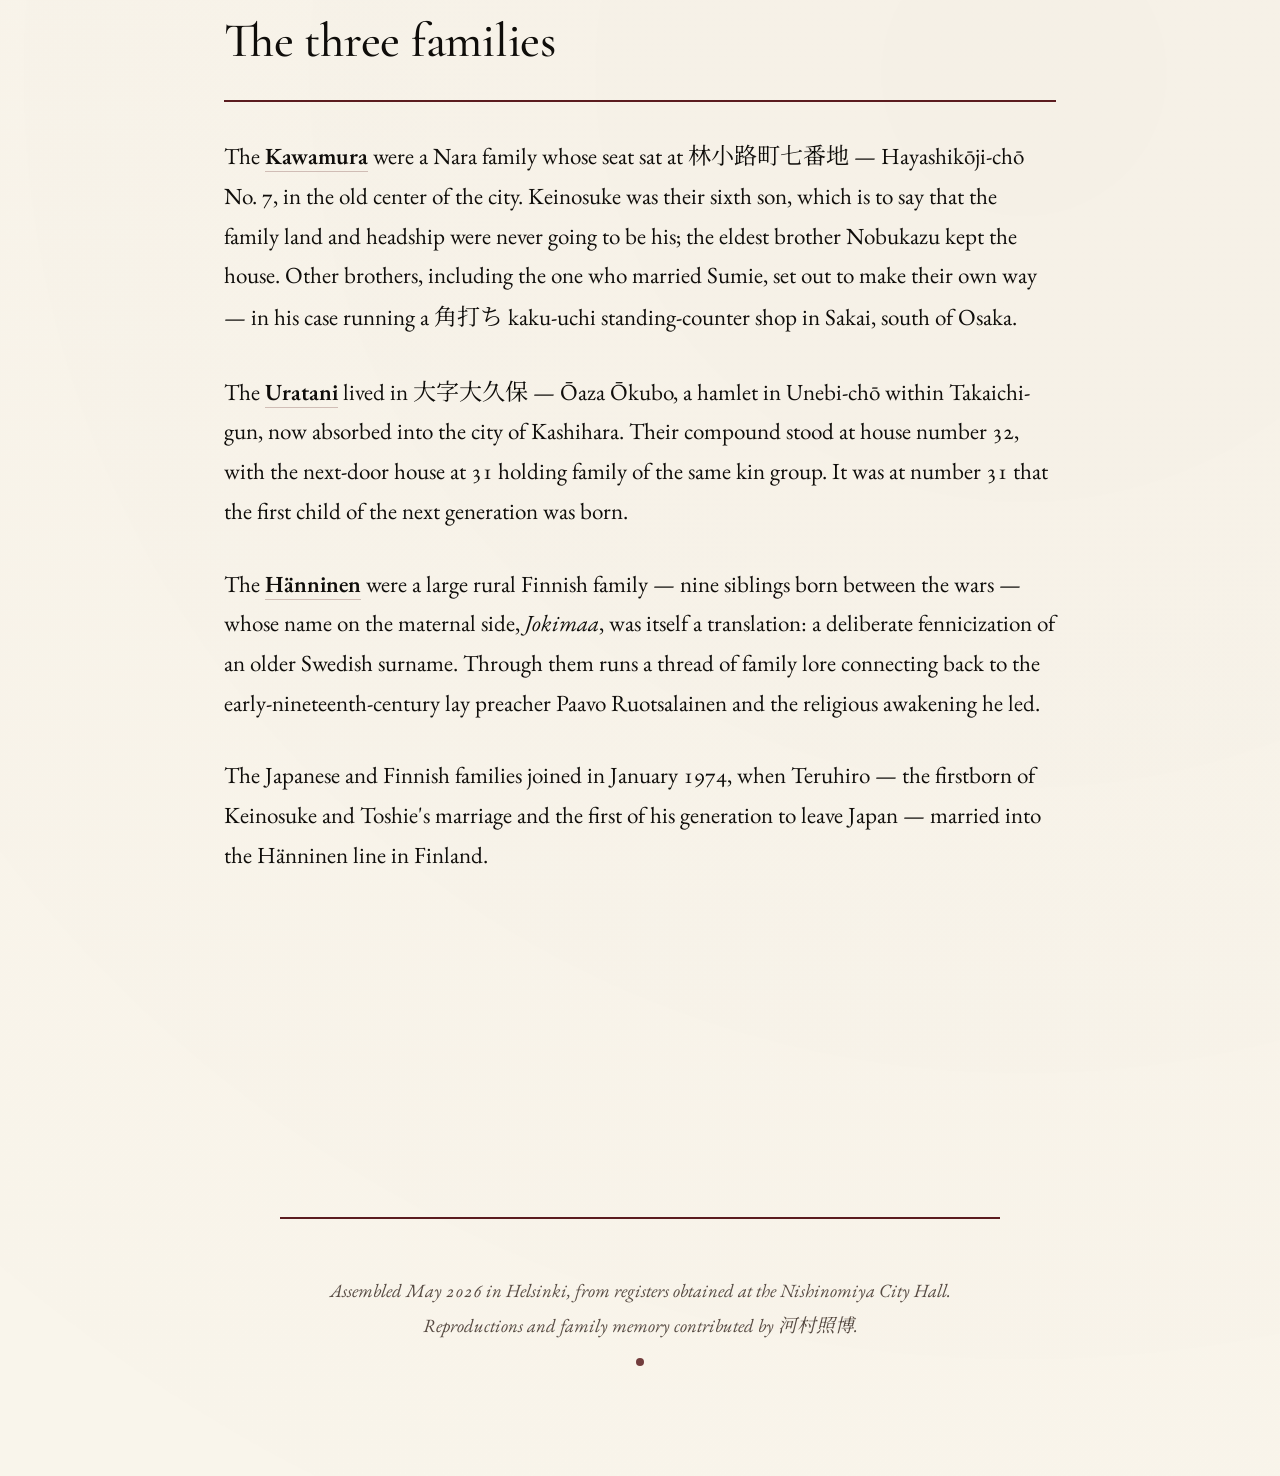
==== commit c6e54854: "Site styles update and navigation fix" ====
--- a/index.html
+++ b/index.html
@@ -12,12 +12,13 @@
 <header class="masthead">
   <div class="masthead__title"><a href="index.html">Kawamura · Uratani · Hänninen</a></div>
   <nav class="masthead__nav">
-    <a href="index.html" aria-current="page">Home</a>
     <a href="kawamura.html">Kawamura</a>
     <a href="uratani.html">Uratani</a>
     <a href="hanninen.html">Hänninen</a>
     <a href="places.html">Places</a>
     <a href="research.html">Research</a>
+    <a href="maps.html">Maps</a>
+    <a href="photographs.html">Photographs</a>
     <a href="about.html">About</a>
   </nav>
 </header>
@@ -51,18 +52,18 @@
     <svg viewBox="0 0 1000 580" xmlns="http://www.w3.org/2000/svg" role="img" aria-label="Family tree showing the Kawamura, Uratani, and Hänninen lines">
       <defs>
         <style>
-          .tree-text { font-family: 'EB Garamond', Georgia, serif; font-size: 13px; fill: #1B1814; }
-          .tree-text-jp { font-family: 'Noto Serif JP', serif; font-size: 15px; fill: #3F3A33; }
-          .tree-name { font-family: 'Cormorant Garamond', Georgia, serif; font-size: 18px; font-weight: 500; fill: #1B1814; }
-          .tree-name-unknown { font-family: 'Cormorant Garamond', Georgia, serif; font-size: 14px; font-style: italic; font-weight: 400; fill: #7A6F5E; }
-          .tree-dates { font-family: 'EB Garamond', Georgia, serif; font-size: 10px; font-style: italic; fill: #7A6F5E; }
-          .tree-label { font-family: 'EB Garamond', Georgia, serif; font-size: 20px; font-style: italic; fill: #7A6F5E; letter-spacing: 0.05em; }
-          .tree-marriage-label { font-family: 'EB Garamond', Georgia, serif; font-size: 10px; font-style: italic; fill: #993323; letter-spacing: 0.04em; }
-          .tree-line { stroke: #7A6F5E; stroke-width: 1; fill: none; }
-          .tree-line-marry { stroke: #993323; stroke-width: 1; stroke-dasharray: 3,3; fill: none; }
-          .tree-box { fill: #F4EFE4; stroke: #C7BDA6; stroke-width: 0.5; }
-          .tree-box-living { fill: #F4EFE4; stroke: #C7BDA6; stroke-width: 0.5; stroke-dasharray: 2,2; }
-          .tree-box-unknown { fill: #EBE3D2; stroke: #C7BDA6; stroke-width: 0.5; }
+          .tree-text { font-family: 'EB Garamond', Georgia, serif; font-size: 13px; fill: #2A2420; }
+          .tree-text-jp { font-family: 'Noto Serif JP', serif; font-size: 15px; fill: #2A2420; }
+          .tree-name { font-family: 'Cormorant Garamond', Georgia, serif; font-size: 18px; font-weight: 500; fill: #0F0D0A; }
+          .tree-name-unknown { font-family: 'Cormorant Garamond', Georgia, serif; font-size: 14px; font-style: italic; font-weight: 400; fill: #564A42; }
+          .tree-dates { font-family: 'EB Garamond', Georgia, serif; font-size: 10px; font-style: italic; fill: #564A42; }
+          .tree-label { font-family: 'EB Garamond', Georgia, serif; font-size: 20px; font-style: italic; fill: #564A42; letter-spacing: 0.05em; }
+          .tree-marriage-label { font-family: 'EB Garamond', Georgia, serif; font-size: 10px; font-style: italic; fill: #5B1C1F; letter-spacing: 0.04em; font-weight: 500; }
+          .tree-line { stroke: #564A42; stroke-width: 1; fill: none; }
+          .tree-line-marry { stroke: #5B1C1F; stroke-width: 1.5; stroke-dasharray: 3,3; fill: none; }
+          .tree-box { fill: #F9F5EB; stroke: #D4CCBE; stroke-width: 0.5; }
+          .tree-box-living { fill: #F9F5EB; stroke: #D4CCBE; stroke-width: 0.5; stroke-dasharray: 2,2; }
+          .tree-box-unknown { fill: #EFE7D8; stroke: #D4CCBE; stroke-width: 0.5; }
         </style>
       </defs>
 
--- a/style.css
+++ b/style.css
@@ -1,39 +1,38 @@
 /* ============================================================
-   Kawamura / Uratani Family Archive
-   Quiet archival aesthetic — Finnish modernism meets Japanese paper
+   Kawamura / Uratani Family Archive — Bold Redesign
+   Nara wine red editorial aesthetic
    ============================================================ */
 
 @import url('https://fonts.googleapis.com/css2?family=Cormorant+Garamond:ital,wght@0,300;0,400;0,500;0,600;1,400&family=EB+Garamond:ital,wght@0,400;0,500;0,600;1,400&family=Noto+Serif+JP:wght@300;400;500&display=swap');
 
 :root {
-  --paper:        #F4EFE4;
-  --paper-warm:   #EBE3D2;
-  --ink:          #1B1814;
-  --ink-soft:     #3F3A33;
-  --ink-mute:     #7A6F5E;
-  --hairline:     #C7BDA6;
-  --seal:         #993323;
-  --seal-faded:   #B85540;
-  --indigo:       #2D3E54;
+  --paper:        #F9F5EB;
+  --paper-accent: #FAFAF8;
+  --ink:          #0F0D0A;
+  --ink-soft:     #2A2420;
+  --ink-mute:     #564A42;
+  --hairline:     #D4CCBE;
+  --nara-red:     #5B1C1F;
+  --nara-red-fade: #8B4347;
 
   --serif-display: 'Cormorant Garamond', Georgia, serif;
   --serif-body:    'EB Garamond', Georgia, serif;
   --serif-jp:      'Noto Serif JP', 'EB Garamond', serif;
 
-  --measure:       640px;
-  --measure-wide:  860px;
+  --measure:       720px;
+  --measure-wide:  920px;
 }
 
 * { box-sizing: border-box; margin: 0; padding: 0; }
 
-html { font-size: 18px; }
+html { font-size: 22px; }
 
 body {
   background: var(--paper);
   color: var(--ink);
   font-family: var(--serif-body);
   font-weight: 400;
-  line-height: 1.55;
+  line-height: 1.72;
   font-feature-settings: "onum", "kern", "liga";
   -webkit-font-smoothing: antialiased;
   -moz-osx-font-smoothing: grayscale;
@@ -41,8 +40,8 @@
 
   /* Subtle paper texture via layered gradients */
   background-image:
-    radial-gradient(circle at 20% 30%, rgba(155,135,95,0.04) 0%, transparent 50%),
-    radial-gradient(circle at 80% 70%, rgba(155,135,95,0.03) 0%, transparent 50%);
+    radial-gradient(circle at 20% 30%, rgba(91,28,31,0.03) 0%, transparent 50%),
+    radial-gradient(circle at 80% 70%, rgba(91,28,31,0.025) 0%, transparent 50%);
 }
 
 /* ─── Layout ────────────────────────────────────────────────── */
@@ -50,7 +49,7 @@
 .page {
   max-width: var(--measure);
   margin: 0 auto;
-  padding: 4rem 1.5rem 6rem;
+  padding: 5rem 2rem 8rem;
 }
 
 .page--wide {
@@ -62,21 +61,21 @@
 .masthead {
   max-width: 980px;
   margin: 0 auto;
-  padding: 1.5rem 1.5rem 0;
+  padding: 2rem 2rem 0;
   display: flex;
   justify-content: space-between;
   align-items: baseline;
-  border-bottom: 1px solid var(--hairline);
-  padding-bottom: 1rem;
+  border-bottom: 2px solid var(--nara-red);
+  padding-bottom: 1.5rem;
 }
 
 .masthead__title {
   font-family: var(--serif-display);
-  font-weight: 500;
-  font-style: italic;
-  font-size: 1.02rem;
-  letter-spacing: 0.02em;
-  color: var(--ink-soft);
+  font-weight: 600;
+  font-style: italic;
+  font-size: 1.25rem;
+  letter-spacing: 0.01em;
+  color: var(--nara-red);
   white-space: nowrap;
 }
 
@@ -87,129 +86,134 @@
 
 .masthead__nav {
   font-family: var(--serif-body);
-  font-size: 0.85rem;
-  letter-spacing: 0.04em;
+  font-size: 0.82rem;
+  letter-spacing: 0.05em;
   white-space: nowrap;
 }
 
 .masthead__nav a {
   color: var(--ink-mute);
   text-decoration: none;
-  margin-left: 1.05rem;
+  margin-left: 1.4rem;
   transition: color 0.2s ease;
 }
 
 .masthead__nav a:hover,
 .masthead__nav a[aria-current="page"] {
-  color: var(--seal);
+  color: var(--nara-red);
+  font-weight: 500;
 }
 
 /* ─── Page heading ─────────────────────────────────────────── */
 
 .heading {
-  margin-bottom: 3rem;
+  margin-bottom: 4rem;
   text-align: center;
   position: relative;
 }
 
 .heading__eyebrow {
   font-family: var(--serif-body);
-  font-size: 0.78rem;
-  font-style: italic;
-  letter-spacing: 0.15em;
+  font-size: 0.75rem;
+  font-style: italic;
+  letter-spacing: 0.16em;
   text-transform: uppercase;
-  color: var(--ink-mute);
-  margin-bottom: 0.5rem;
+  color: var(--nara-red);
+  margin-bottom: 1rem;
+  font-weight: 500;
 }
 
 .heading__title {
   font-family: var(--serif-display);
   font-weight: 400;
-  font-size: 3.2rem;
+  font-size: 4.2rem;
   line-height: 1.05;
-  letter-spacing: -0.01em;
-  margin-bottom: 0.6rem;
+  letter-spacing: -0.015em;
+  margin-bottom: 1rem;
+  color: var(--ink);
 }
 
 .heading__title em {
   font-style: italic;
-  color: var(--seal);
+  color: var(--nara-red);
 }
 
 .heading__jp {
   font-family: var(--serif-jp);
   font-weight: 300;
+  font-size: 1.2rem;
+  color: var(--ink-soft);
+  letter-spacing: 0.12em;
+}
+
+.heading__fi {
+  font-family: var(--serif-display);
+  font-style: italic;
   font-size: 1.05rem;
-  color: var(--ink-soft);
-  letter-spacing: 0.15em;
-}
-
-.heading__fi {
-  font-family: var(--serif-display);
-  font-style: italic;
-  font-size: 1rem;
-  color: var(--ink-mute);
-  margin-top: 0.3rem;
-}
-
-/* ─── Hanko ornament (red circle, echoes the seal stamps) ──── */
+  color: var(--ink-mute);
+  margin-top: 0.5rem;
+}
+
+/* ─── Hanko ornament (wine red circle) ──── */
 
 .ornament {
   display: block;
-  margin: 2.5rem auto;
-  width: 14px;
-  height: 14px;
+  margin: 3.5rem auto;
+  width: 18px;
+  height: 18px;
   border-radius: 50%;
-  background: var(--seal);
-  opacity: 0.7;
+  background: var(--nara-red);
+  opacity: 0.85;
 }
 
 .rule {
   border: 0;
-  border-top: 1px solid var(--hairline);
-  margin: 3rem auto;
-  max-width: 120px;
+  border-top: 2px solid var(--nara-red);
+  margin: 4rem auto;
+  max-width: 140px;
+  opacity: 0.6;
 }
 
 /* ─── Prose ─────────────────────────────────────────────────── */
 
 p {
-  margin-bottom: 1.2rem;
-  font-size: 1.02rem;
+  margin-bottom: 1.5rem;
+  font-size: 1.05rem;
 }
 
 p.lede {
-  font-size: 1.18rem;
-  line-height: 1.5;
-  color: var(--ink-soft);
-  font-style: italic;
-  font-family: var(--serif-display);
-  margin-bottom: 2rem;
+  font-size: 1.28rem;
+  line-height: 1.65;
+  color: var(--ink-soft);
+  font-style: italic;
+  font-family: var(--serif-display);
+  margin-bottom: 2.5rem;
 }
 
 p.lede::first-letter {
-  font-size: 3.2rem;
+  font-size: 4.2rem;
   font-weight: 500;
   float: left;
   line-height: 0.85;
-  padding: 0.2rem 0.5rem 0 0;
-  color: var(--seal);
+  padding: 0.1rem 0.6rem 0 0;
+  color: var(--nara-red);
   font-style: normal;
 }
 
 a {
-  color: var(--seal);
+  color: var(--nara-red);
   text-decoration: none;
-  border-bottom: 1px solid rgba(153, 51, 35, 0.3);
-  transition: border-color 0.2s ease;
+  border-bottom: 1.5px solid rgba(91, 28, 31, 0.25);
+  transition: all 0.2s ease;
 }
 
 a:hover {
-  border-bottom-color: var(--seal);
+  border-bottom-color: var(--nara-red);
+  color: var(--ink);
 }
 
 em { font-style: italic; }
-strong { font-weight: 500; color: var(--ink); }
+strong { font-weight: 600; color: var(--ink); }
 
 .jp {
   font-family: var(--serif-jp);
@@ -225,35 +229,38 @@
 
 h2.section {
   font-family: var(--serif-display);
+  font-weight: 500;
+  font-size: 2.2rem;
+  margin: 4rem 0 1.5rem;
+  letter-spacing: -0.005em;
+  border-bottom: 2px solid var(--nara-red);
+  padding-bottom: 0.8rem;
+  color: var(--ink);
+}
+
+h2.section .jp {
+  font-size: 1.15rem;
+  color: var(--ink-mute);
+  margin-left: 1rem;
   font-weight: 400;
-  font-size: 1.8rem;
-  margin: 3rem 0 1.2rem;
-  letter-spacing: 0.01em;
-  border-bottom: 1px solid var(--hairline);
-  padding-bottom: 0.5rem;
-}
-
-h2.section .jp {
-  font-size: 1.1rem;
-  color: var(--ink-mute);
-  margin-left: 0.8rem;
 }
 
 h3.subsection {
   font-family: var(--serif-display);
   font-weight: 500;
   font-style: italic;
-  font-size: 1.3rem;
-  color: var(--ink-soft);
-  margin: 2rem 0 0.8rem;
+  font-size: 1.5rem;
+  color: var(--ink-soft);
+  margin: 2.5rem 0 1rem;
 }
 
 /* ─── Person entry (used on family pages) ──────────────────── */
 
 .person {
-  margin: 2.5rem 0;
-  padding: 1.5rem 0;
-  border-top: 1px solid var(--hairline);
+  margin: 3rem 0;
+  padding: 2rem;
+  background: var(--paper-accent);
+  border-left: 4px solid var(--nara-red);
 }
 
 .person:first-of-type {
@@ -262,90 +269,101 @@
 
 .person__name {
   font-family: var(--serif-display);
-  font-weight: 500;
-  font-size: 1.55rem;
-  margin-bottom: 0.3rem;
-  letter-spacing: -0.005em;
+  font-weight: 600;
+  font-size: 1.75rem;
+  margin-bottom: 0.4rem;
+  letter-spacing: -0.008em;
+  color: var(--ink);
 }
 
 .person__name .jp {
-  font-weight: 400;
-  color: var(--ink-soft);
-  margin-right: 0.6rem;
+  font-weight: 500;
+  color: var(--ink-soft);
+  margin-right: 0.8rem;
 }
 
 .person__romaji {
   font-style: italic;
-  color: var(--ink-mute);
-  font-weight: 400;
-  font-size: 1.1rem;
+  color: var(--nara-red);
+  font-weight: 500;
+  font-size: 1.15rem;
 }
 
 .person__meta {
   font-family: var(--serif-body);
   font-size: 0.88rem;
   color: var(--ink-mute);
-  letter-spacing: 0.04em;
-  margin-bottom: 1rem;
+  letter-spacing: 0.05em;
+  margin-bottom: 1.2rem;
   font-style: italic;
 }
 
 .person__meta .sep {
   display: inline-block;
-  margin: 0 0.6rem;
+  margin: 0 0.8rem;
   color: var(--hairline);
 }
 
 .person__bio p {
-  font-size: 1rem;
+  font-size: 1.02rem;
 }
 
 .person__status {
   display: inline-block;
-  font-size: 0.7rem;
-  letter-spacing: 0.15em;
+  font-size: 0.68rem;
+  letter-spacing: 0.16em;
   text-transform: uppercase;
-  color: var(--ink-mute);
-  border: 1px solid var(--hairline);
-  padding: 2px 8px;
+  color: var(--nara-red);
+  border: 1.5px solid var(--nara-red);
+  padding: 4px 10px;
   border-radius: 2px;
-  margin-left: 0.5rem;
-  vertical-align: 0.2em;
+  margin-left: 0.8rem;
+  vertical-align: 0.15em;
   font-style: normal;
+  font-weight: 500;
 }
 
 /* ─── Place entry ──────────────────────────────────────────── */
 
 .place {
-  margin: 3rem 0;
+  margin: 3.5rem 0;
+  padding-bottom: 2rem;
+  border-bottom: 1px solid var(--hairline);
+}
+
+.place:last-of-type {
+  border-bottom: none;
 }
 
 .place__name {
   font-family: var(--serif-display);
-  font-weight: 400;
-  font-size: 1.6rem;
-  margin-bottom: 0.2rem;
+  font-weight: 500;
+  font-size: 1.85rem;
+  margin-bottom: 0.3rem;
+  color: var(--ink);
 }
 
 .place__jp {
   font-family: var(--serif-jp);
-  font-size: 1.05rem;
-  color: var(--ink-soft);
-  margin-bottom: 0.8rem;
+  font-size: 1.12rem;
+  color: var(--nara-red);
+  margin-bottom: 1rem;
   display: block;
+  font-weight: 400;
 }
 
 .place__now {
-  font-size: 0.85rem;
-  font-style: italic;
-  color: var(--ink-mute);
-  margin-bottom: 1rem;
+  font-size: 0.88rem;
+  font-style: italic;
+  color: var(--ink-mute);
+  margin-bottom: 1.3rem;
+  font-weight: 500;
 }
 
 /* ─── Family tree (SVG container) ──────────────────────────── */
 
 .tree-container {
-  margin: 3rem 0;
+  margin: 4rem 0;
   text-align: center;
   overflow-x: auto;
 }
@@ -356,95 +374,115 @@
 }
 
 .tree-caption {
-  font-size: 0.82rem;
+  font-size: 0.85rem;
   font-style: italic;
   color: var(--ink-mute);
   text-align: center;
-  margin-top: 0.5rem;
+  margin-top: 1rem;
 }
 
 /* ─── Footnotes / metadata blocks ──────────────────────────── */
 
 .note {
-  font-size: 0.9rem;
-  color: var(--ink-soft);
-  font-style: italic;
-  border-left: 2px solid var(--hairline);
-  padding-left: 1rem;
-  margin: 1.5rem 0;
+  font-size: 0.95rem;
+  color: var(--ink-soft);
+  font-style: italic;
+  border-left: 4px solid var(--nara-red);
+  padding-left: 1.5rem;
+  margin: 2rem 0;
+  background: var(--paper-accent);
+  padding: 1.5rem;
+  padding-left: 1.5rem;
+  border-radius: 2px;
 }
 
 .note strong {
   font-style: normal;
-  letter-spacing: 0.04em;
-  font-size: 0.78rem;
+  letter-spacing: 0.05em;
+  font-size: 0.75rem;
   text-transform: uppercase;
-  color: var(--ink-mute);
+  color: var(--nara-red);
   display: block;
-  margin-bottom: 0.3rem;
-}
-
-/* ─── Footer ──────────────────────────────────────────────── */
+  margin-bottom: 0.5rem;
+  font-weight: 600;
+}
+
+/* ─── Footer ──────────────────────────────────────────── */
 
 .colophon {
   max-width: var(--measure);
-  margin: 4rem auto 2rem;
-  padding: 2rem 1.5rem;
-  border-top: 1px solid var(--hairline);
+  margin: 6rem auto 2rem;
+  padding: 2.5rem 2rem;
+  border-top: 2px solid var(--nara-red);
   text-align: center;
-  font-size: 0.82rem;
-  font-style: italic;
-  color: var(--ink-mute);
-  line-height: 1.7;
+  font-size: 0.85rem;
+  font-style: italic;
+  color: var(--ink-mute);
+  line-height: 1.8;
 }
 
 /* ─── Inline alliance / structural notes ─────────────────── */
 
 .alliance-note {
-  background: var(--paper-warm);
-  padding: 1.5rem 1.8rem;
+  background: var(--paper-accent);
+  padding: 2rem;
+  margin: 2.5rem 0;
+  border-left: 4px solid var(--nara-red);
+  font-size: 0.98rem;
+}
+
+.alliance-note__label {
+  font-family: var(--serif-body);
+  font-size: 0.7rem;
+  letter-spacing: 0.16em;
+  text-transform: uppercase;
+  color: var(--nara-red);
+  margin-bottom: 0.8rem;
+  font-weight: 600;
+}
+
+/* ─── Three-language name block (for grandparents etc.) ────── */
+
+.name-block {
   margin: 2rem 0;
-  border-left: 3px solid var(--seal);
-  font-size: 0.95rem;
-}
-
-.alliance-note__label {
-  font-family: var(--serif-body);
-  font-size: 0.72rem;
-  letter-spacing: 0.18em;
-  text-transform: uppercase;
-  color: var(--seal);
-  margin-bottom: 0.5rem;
-}
-
-/* ─── Three-language name block (for grandparents etc.) ────── */
-
-.name-block {
-  margin: 1.5rem 0;
-  font-family: var(--serif-display);
+  font-family: var(--serif-display);
+  padding: 1.5rem;
+  background: var(--paper-accent);
+  border-left: 4px solid var(--nara-red);
 }
 
 .name-block__primary {
-  font-size: 1.55rem;
-  font-weight: 500;
-  letter-spacing: -0.005em;
+  font-size: 1.75rem;
+  font-weight: 600;
+  letter-spacing: -0.008em;
+  color: var(--ink);
 }
 
 .name-block__variants {
-  font-size: 0.95rem;
-  color: var(--ink-mute);
-  font-style: italic;
-  margin-top: 0.2rem;
-  font-family: var(--serif-body);
+  font-size: 1rem;
+  color: var(--nara-red);
+  font-style: italic;
+  margin-top: 0.4rem;
+  font-family: var(--serif-body);
+  font-weight: 500;
 }
 
 /* ─── Responsive ──────────────────────────────────────────── */
 
-@media (max-width: 600px) {
-  html { font-size: 16px; }
-  .page { padding: 2.5rem 1.25rem 4rem; }
-  .heading__title { font-size: 2.4rem; }
-  .masthead { flex-direction: column; align-items: flex-start; gap: 0.6rem; }
-  .masthead__nav a { margin-left: 0; margin-right: 1rem; }
-  .person__name { font-size: 1.35rem; }
-}
+@media (max-width: 700px) {
+  html { font-size: 19px; }
+  .page { padding: 3rem 1.25rem 5rem; }
+  .heading__title { font-size: 2.8rem; }
+  .masthead { flex-direction: column; align-items: flex-start; gap: 1rem; padding: 1.5rem 1.25rem 0; }
+  .masthead__nav { margin-top: 0.5rem; }
+  .masthead__nav a { margin-left: 0; margin-right: 1.2rem; }
+  .person__name { font-size: 1.5rem; }
+  h2.section { font-size: 1.85rem; }
+  .place__name { font-size: 1.55rem; }
+}
+
+@media (max-width: 480px) {
+  html { font-size: 18px; }
+  .heading__title { font-size: 2.2rem; }
+  .page { padding: 2.5rem 1rem 4rem; }
+}
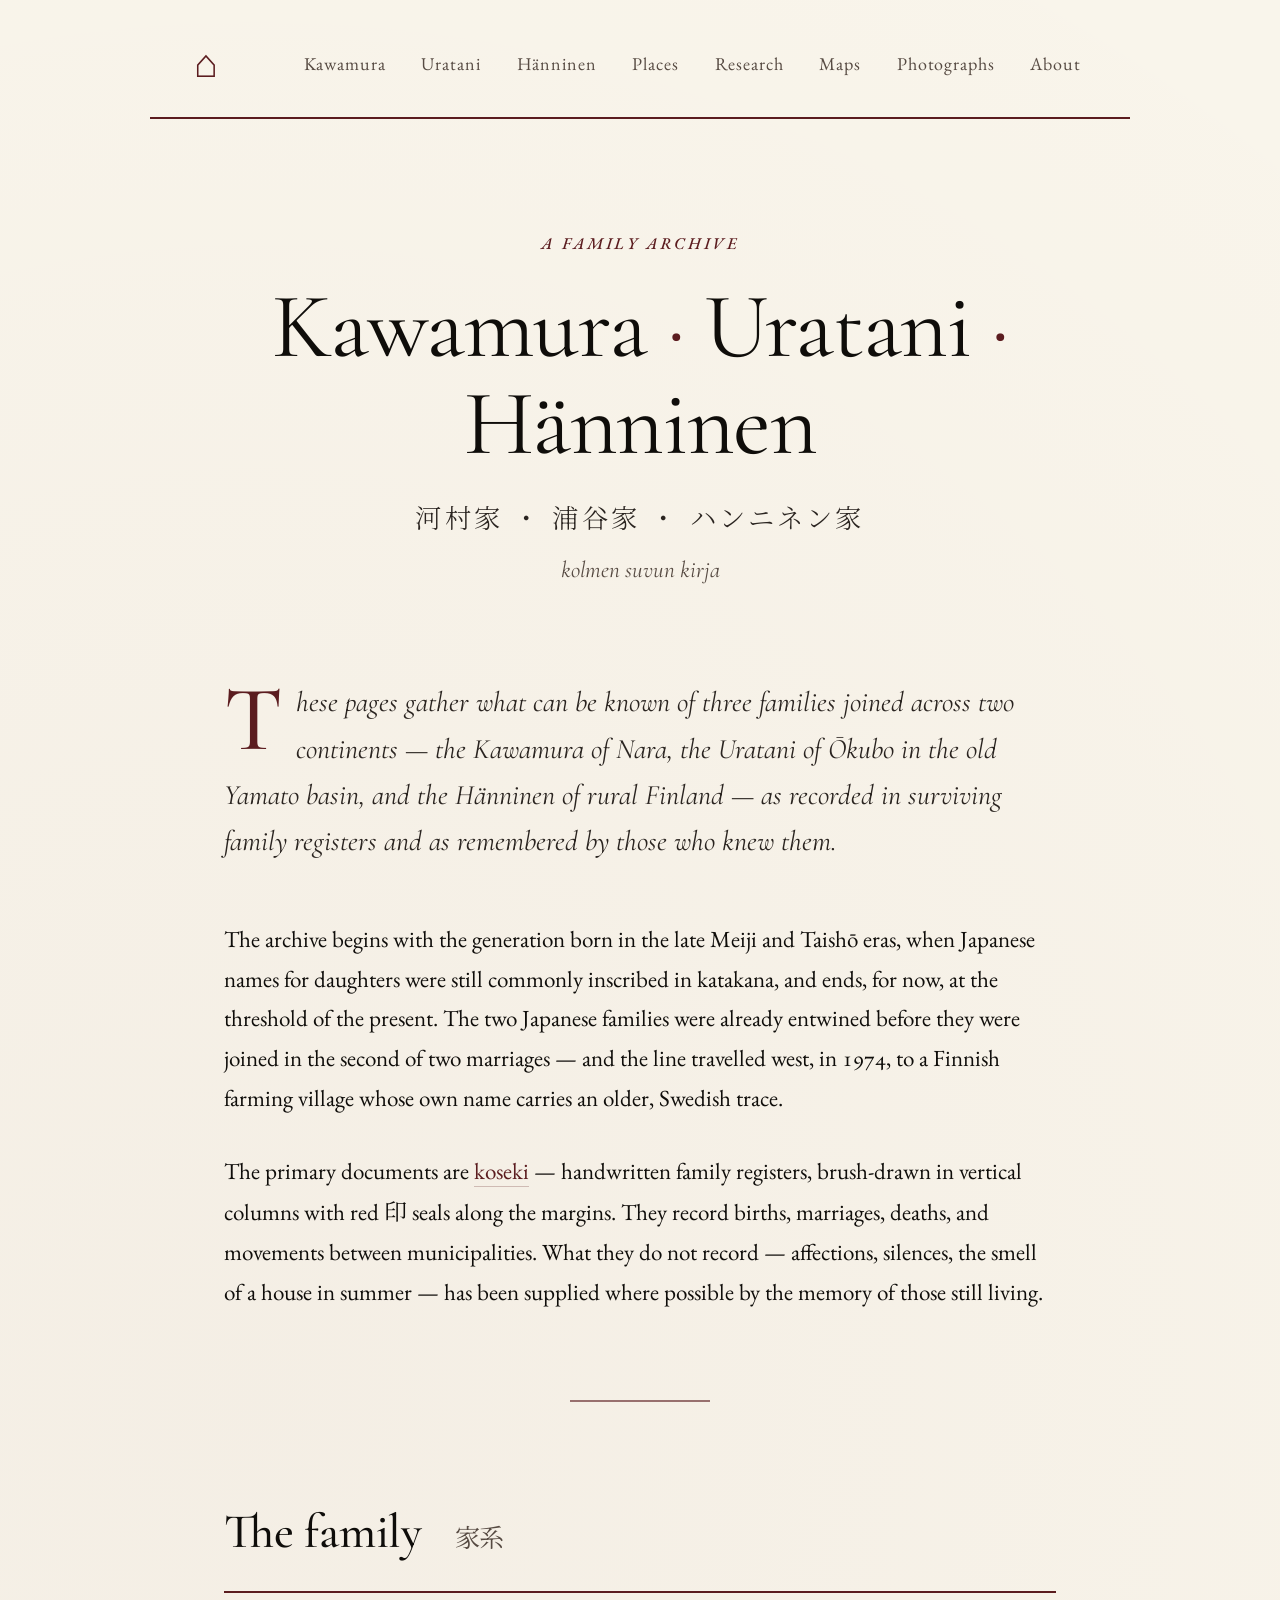
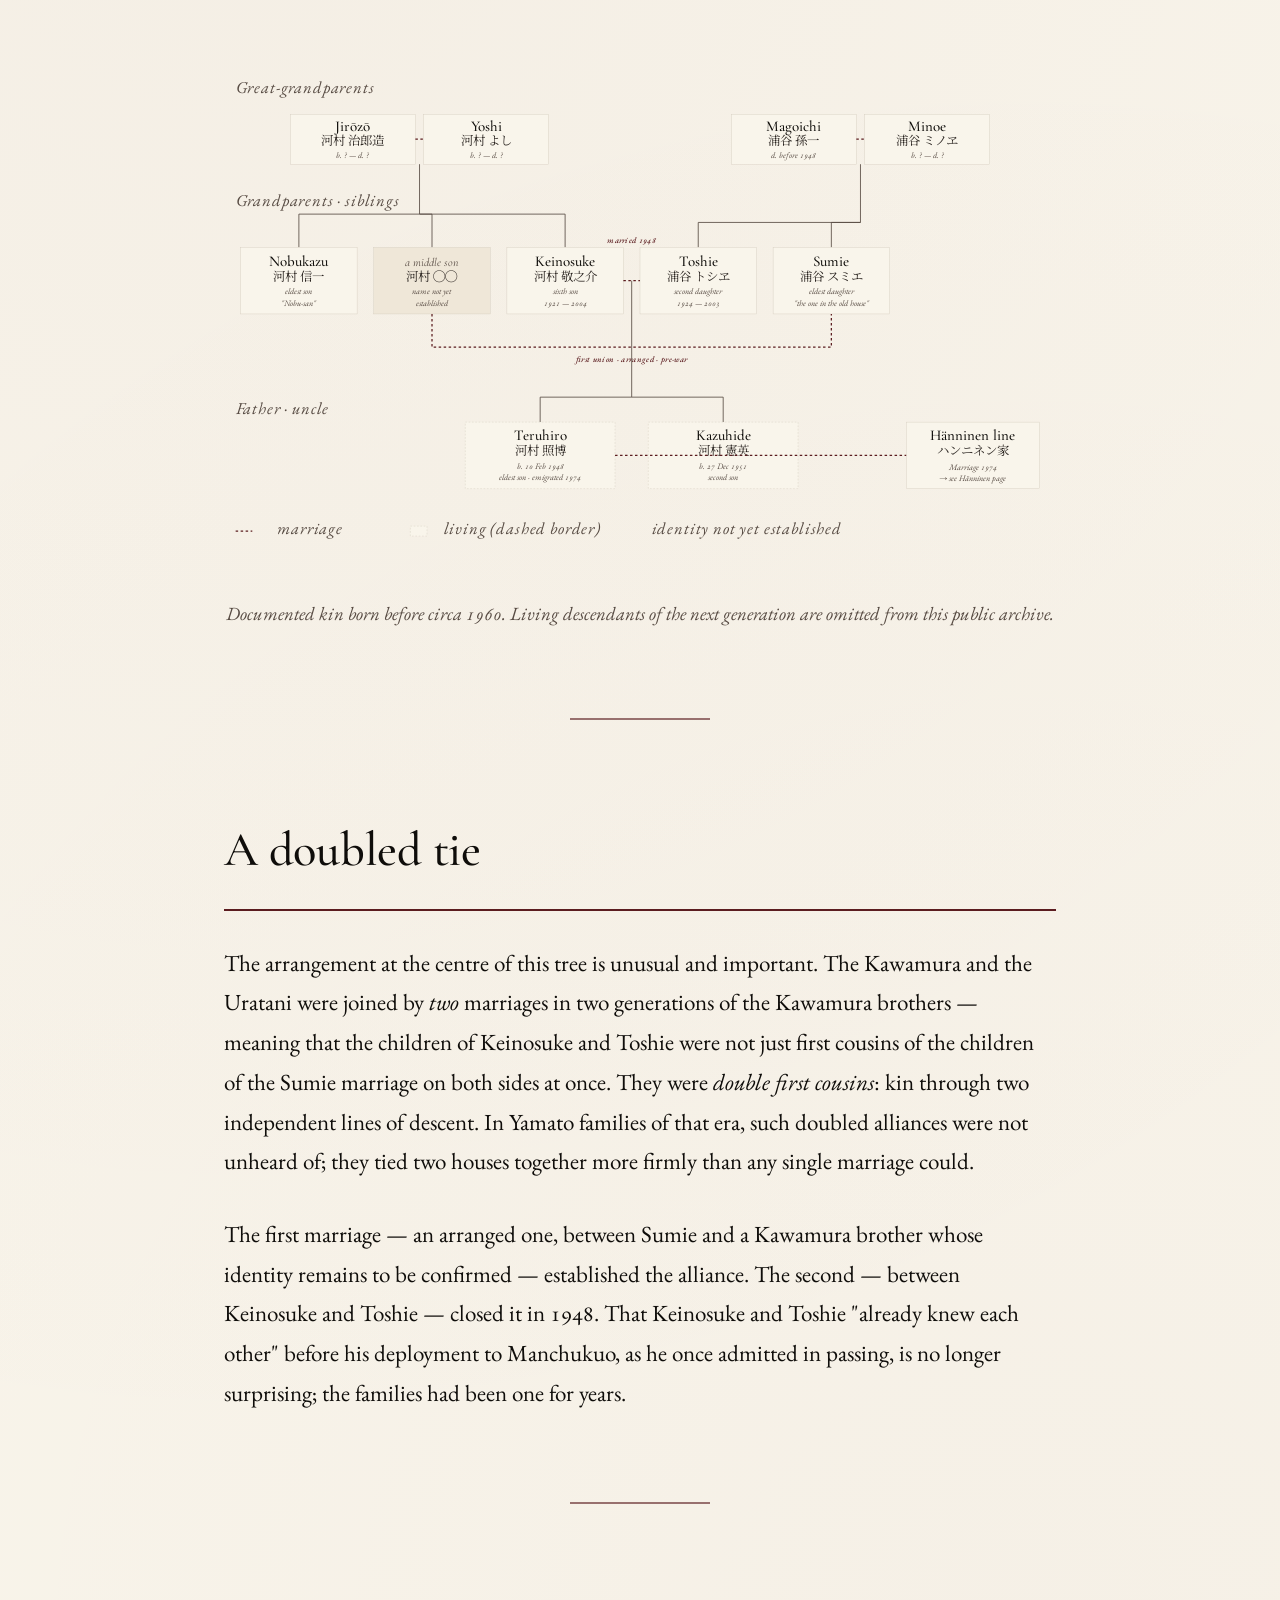
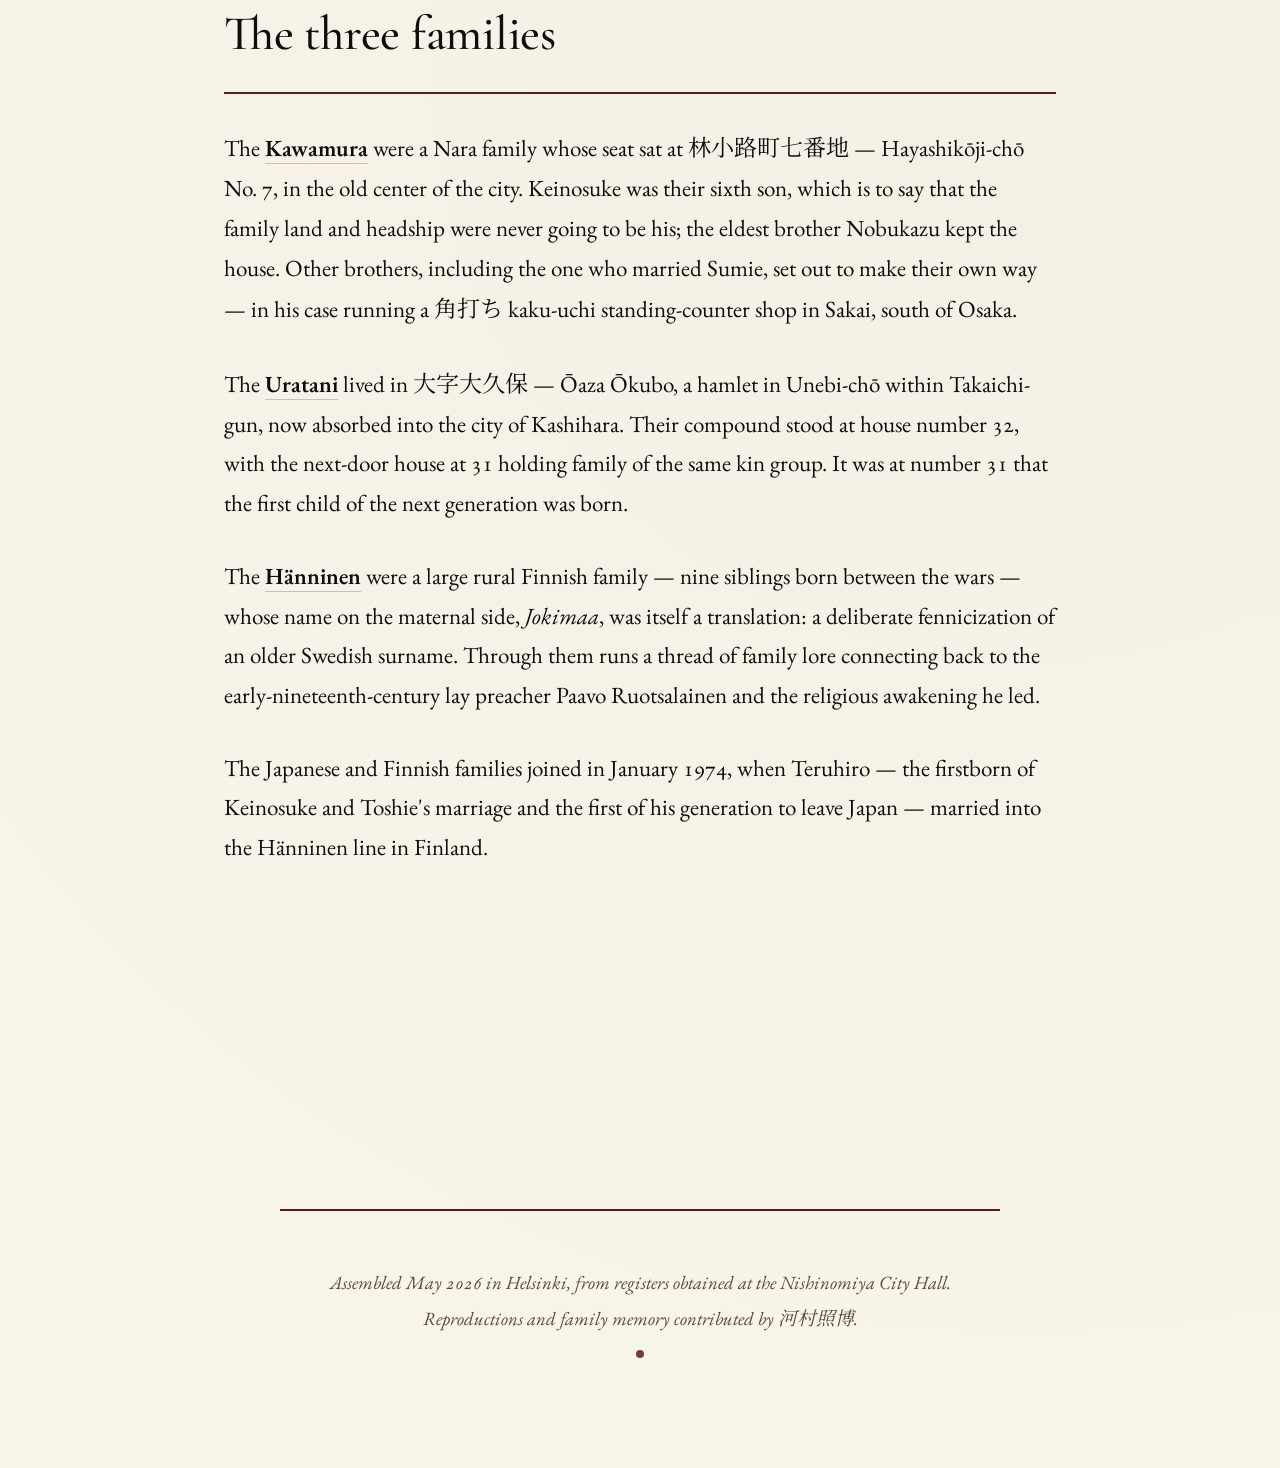
==== commit ef643779: "Upated the head navigation" ====
--- a/index.html
+++ b/index.html
@@ -10,7 +10,7 @@
 <body>
 
 <header class="masthead">
-  <div class="masthead__title"><a href="index.html">Kawamura · Uratani · Hänninen</a></div>
+  <div class="masthead__title"><a href="index.html">⌂</a></div>
   <nav class="masthead__nav">
     <a href="kawamura.html">Kawamura</a>
     <a href="uratani.html">Uratani</a>
--- a/style.css
+++ b/style.css
@@ -63,25 +63,27 @@
   margin: 0 auto;
   padding: 2rem 2rem 0;
   display: flex;
-  justify-content: space-between;
-  align-items: baseline;
+  justify-content: flex-start;
+  align-items: center;
+  gap: 2.5rem;
   border-bottom: 2px solid var(--nara-red);
   padding-bottom: 1.5rem;
 }
 
 .masthead__title {
-  font-family: var(--serif-display);
-  font-weight: 600;
-  font-style: italic;
-  font-size: 1.25rem;
-  letter-spacing: 0.01em;
-  color: var(--nara-red);
-  white-space: nowrap;
+  font-size: 1.8rem;
+  color: var(--nara-red);
+  line-height: 1;
+  flex-shrink: 0;
 }
 
 .masthead__title a {
   color: inherit;
   text-decoration: none;
+  display: flex;
+  align-items: center;
+  justify-content: center;
+  border-bottom: none;
 }
 
 .masthead__nav {
@@ -96,6 +98,7 @@
   text-decoration: none;
   margin-left: 1.4rem;
   transition: color 0.2s ease;
+  border-bottom: none;
 }
 
 .masthead__nav a:hover,
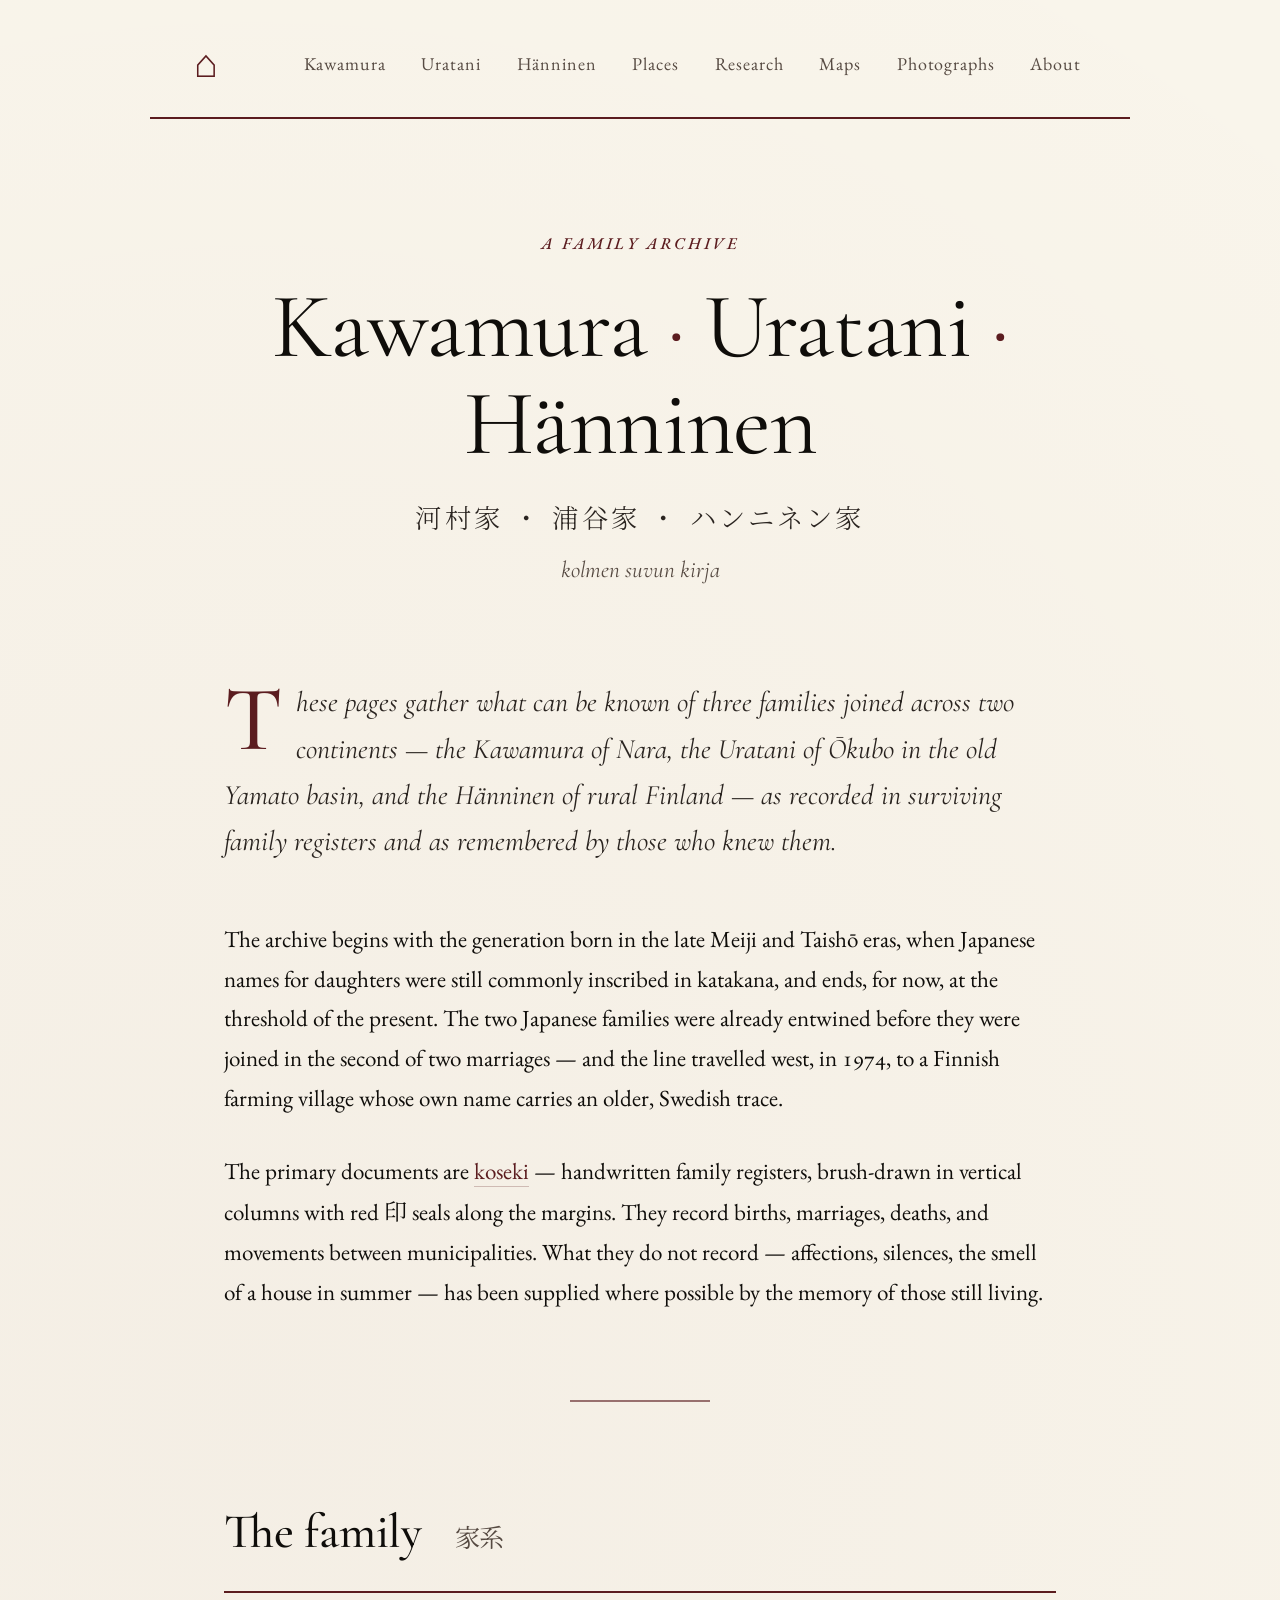
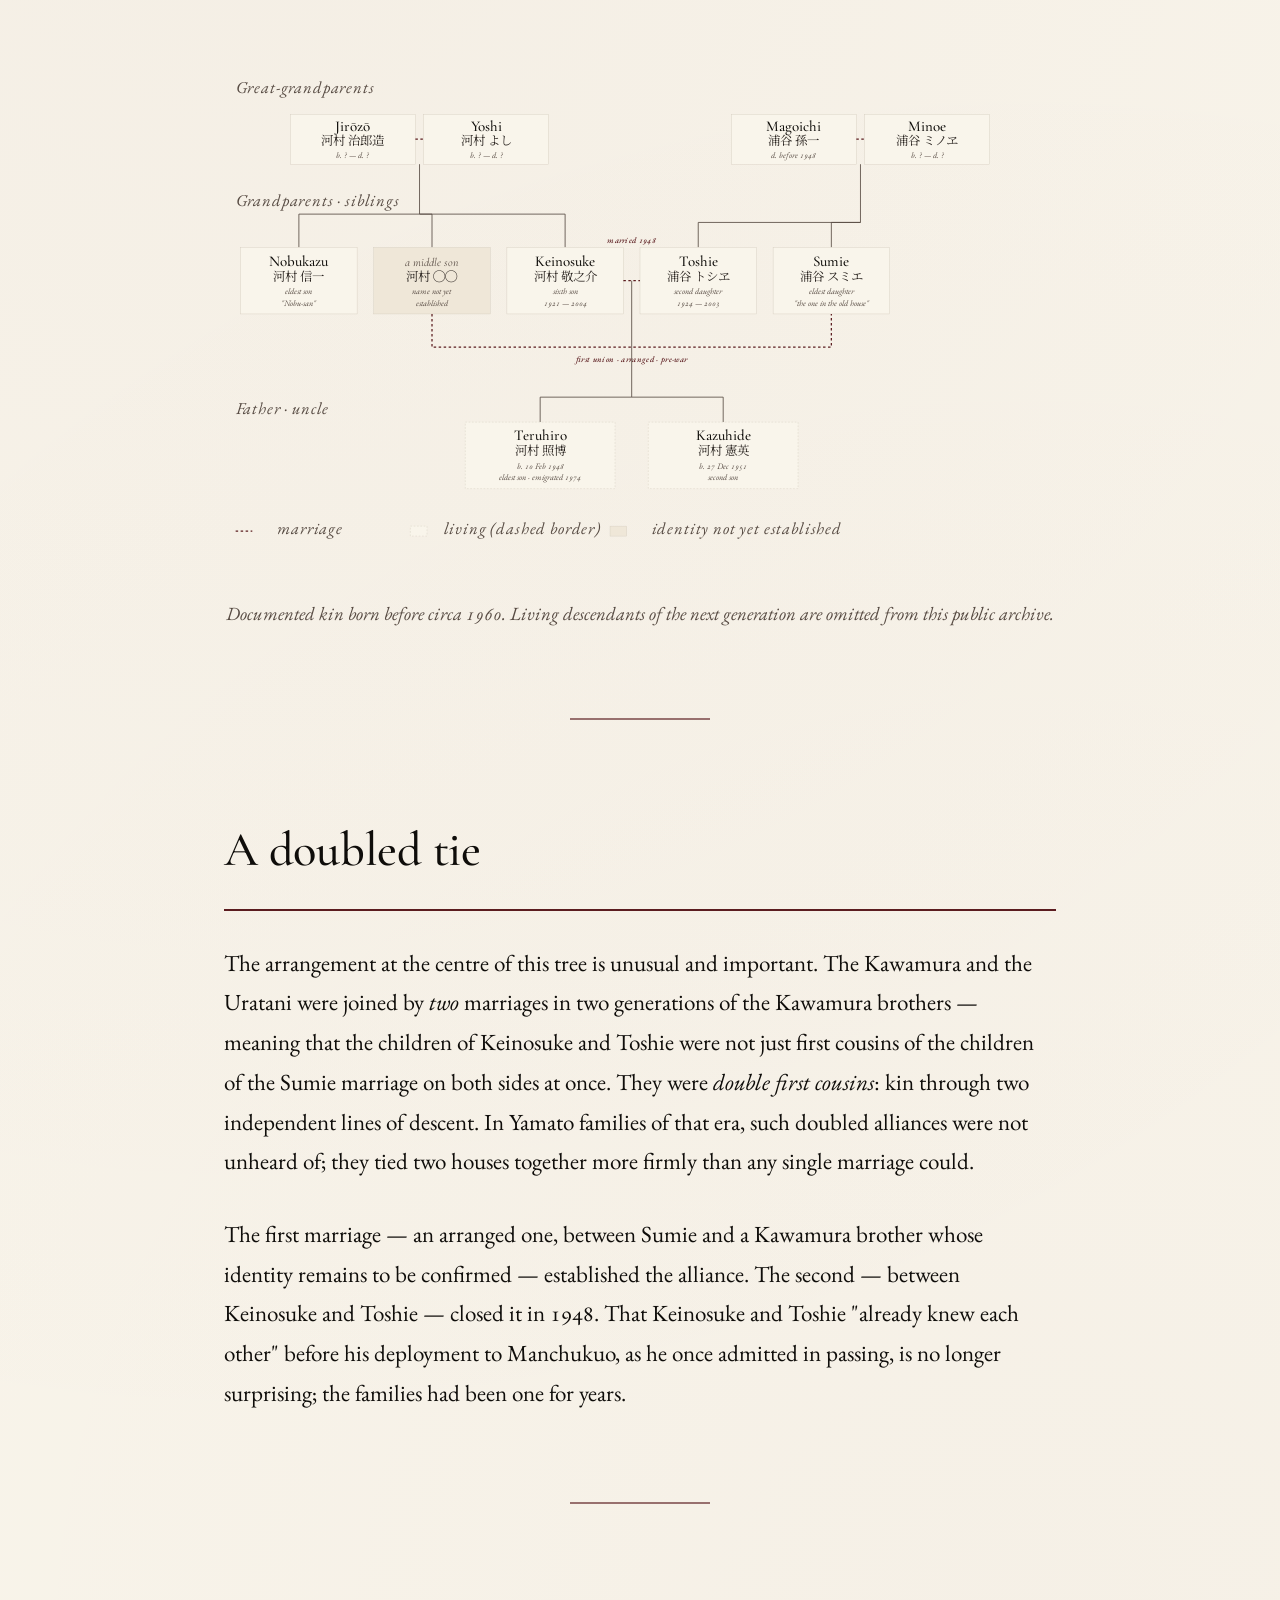
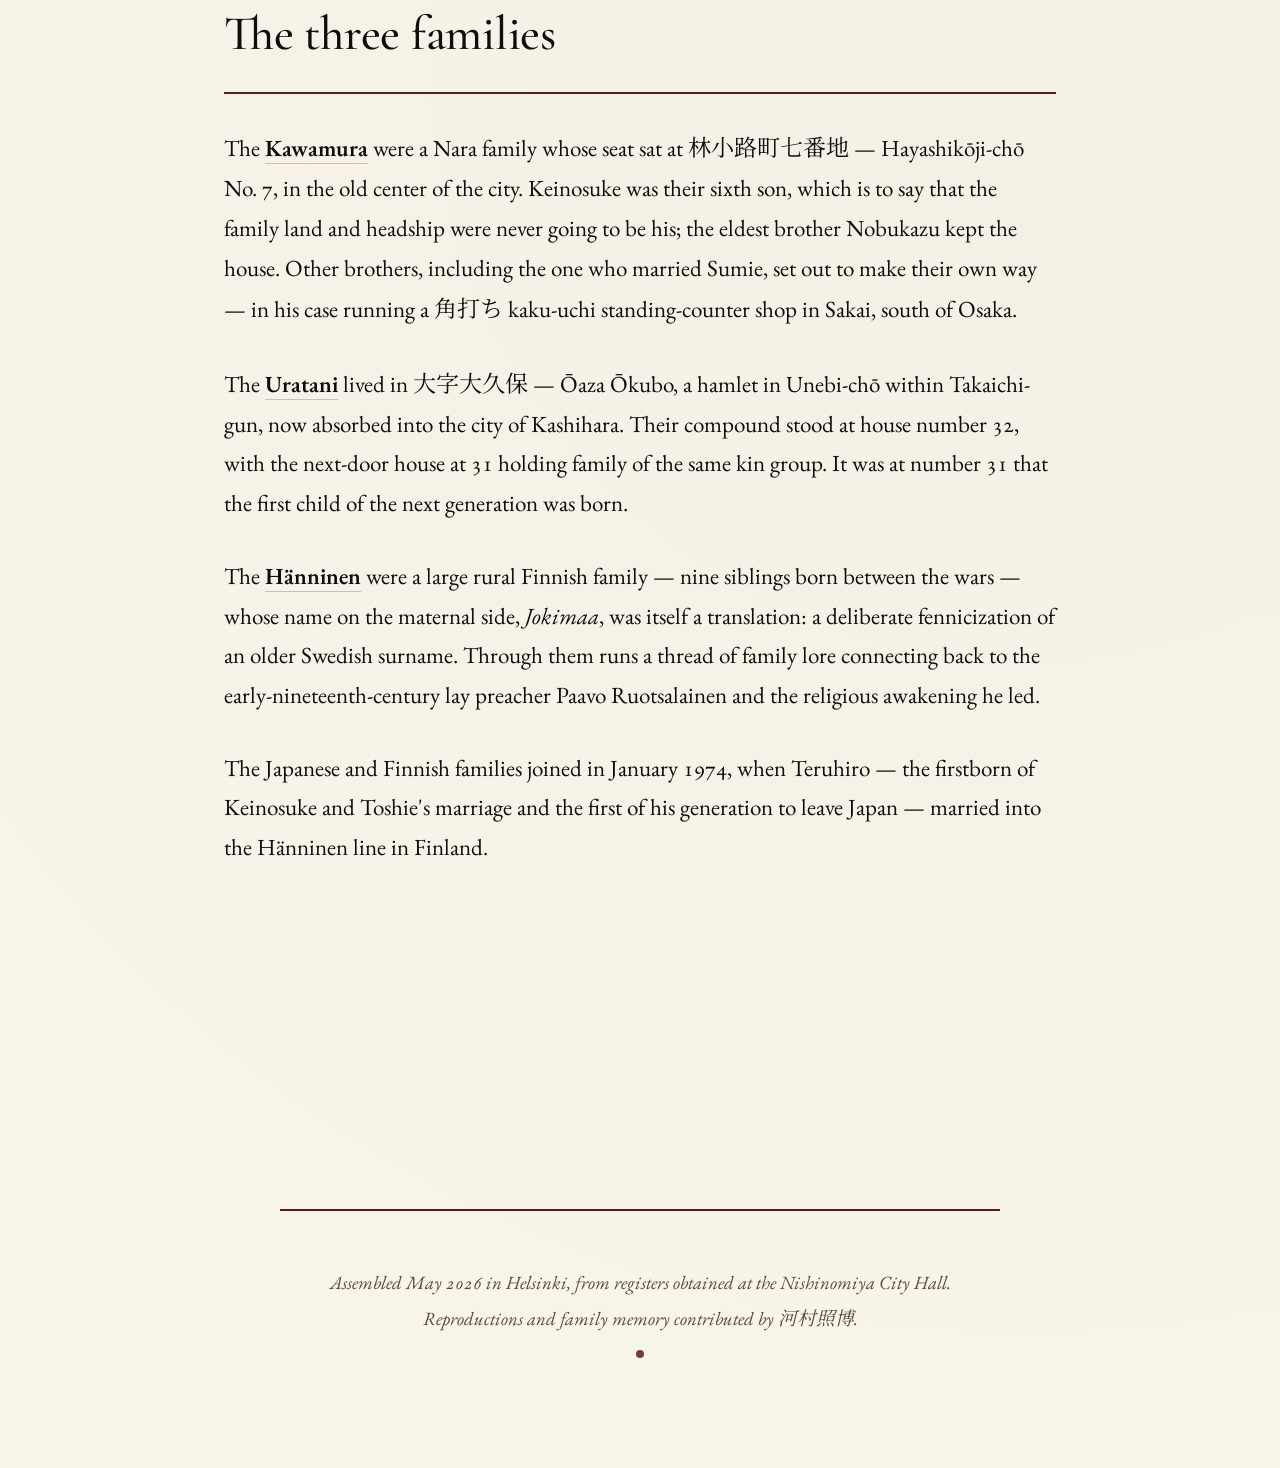
==== commit 7f46b6cb: "cleaned code, removed Hänninen box" ====
--- a/index.html
+++ b/index.html
@@ -1,8 +1,8 @@
 <!DOCTYPE html>
-<html lang="en">
-<head>
+<html lang="en"><head>
   <meta charset="UTF-8">
   <meta name="viewport" content="width=device-width, initial-scale=1.0">
+  <meta name="robots" content="noindex, nofollow, noarchive, nosnippet, noimageindex">
   <title>Kawamura · Uratani · Hänninen — A Family Archive</title>
   <meta name="description" content="A small archive of the Kawamura, Uratani, and Hänninen families — Nara, Ōkubo, and rural Finland — drawn from koseki records and family memory.">
   <link rel="stylesheet" href="style.css">
@@ -76,48 +76,48 @@
 
       <!-- Kawamura side -->
       <g>
-        <rect class="tree-box" x="80" y="40" width="150" height="60"/>
+        <rect class="tree-box" x="80" y="40" width="150" height="60"></rect>
         <text x="155" y="60" class="tree-name" text-anchor="middle">Jirōzō</text>
         <text x="155" y="77" class="tree-text-jp" text-anchor="middle">河村 治郎造</text>
         <text x="155" y="93" class="tree-dates" text-anchor="middle">b. ? — d. ?</text>
       </g>
       <g>
-        <rect class="tree-box" x="240" y="40" width="150" height="60"/>
+        <rect class="tree-box" x="240" y="40" width="150" height="60"></rect>
         <text x="315" y="60" class="tree-name" text-anchor="middle">Yoshi</text>
         <text x="315" y="77" class="tree-text-jp" text-anchor="middle">河村 よし</text>
         <text x="315" y="93" class="tree-dates" text-anchor="middle">b. ? — d. ?</text>
       </g>
-      <line class="tree-line-marry" x1="230" y1="70" x2="240" y2="70"/>
+      <line class="tree-line-marry" x1="230" y1="70" x2="240" y2="70"></line>
 
       <!-- Uratani side -->
       <g>
-        <rect class="tree-box" x="610" y="40" width="150" height="60"/>
+        <rect class="tree-box" x="610" y="40" width="150" height="60"></rect>
         <text x="685" y="60" class="tree-name" text-anchor="middle">Magoichi</text>
         <text x="685" y="77" class="tree-text-jp" text-anchor="middle">浦谷 孫一</text>
         <text x="685" y="93" class="tree-dates" text-anchor="middle">d. before 1948</text>
       </g>
       <g>
-        <rect class="tree-box" x="770" y="40" width="150" height="60"/>
+        <rect class="tree-box" x="770" y="40" width="150" height="60"></rect>
         <text x="845" y="60" class="tree-name" text-anchor="middle">Minoe</text>
         <text x="845" y="77" class="tree-text-jp" text-anchor="middle">浦谷 ミノヱ</text>
         <text x="845" y="93" class="tree-dates" text-anchor="middle">b. ? — d. ?</text>
       </g>
-      <line class="tree-line-marry" x1="760" y1="70" x2="770" y2="70"/>
+      <line class="tree-line-marry" x1="760" y1="70" x2="770" y2="70"></line>
 
       <!-- ─── Descent lines, Kawamura GGP to children ─── -->
-      <path class="tree-line" d="M 235 100 L 235 160 L 90 160 L 90 200"/>
-      <path class="tree-line" d="M 235 160 L 250 160 L 250 200"/>
-      <path class="tree-line" d="M 235 160 L 410 160 L 410 200"/>
+      <path class="tree-line" d="M 235 100 L 235 160 L 90 160 L 90 200"></path>
+      <path class="tree-line" d="M 235 160 L 250 160 L 250 200"></path>
+      <path class="tree-line" d="M 235 160 L 410 160 L 410 200"></path>
 
       <!-- ─── Descent lines, Uratani GGP to children ─── -->
-      <path class="tree-line" d="M 765 100 L 765 170 L 570 170 L 570 200"/>
-      <path class="tree-line" d="M 765 170 L 730 170 L 730 200"/>
+      <path class="tree-line" d="M 765 100 L 765 170 L 570 170 L 570 200"></path>
+      <path class="tree-line" d="M 765 170 L 730 170 L 730 200"></path>
 
       <!-- ─── Middle row: the siblings of each family ─── -->
 
       <!-- Nobukazu -->
       <g>
-        <rect class="tree-box" x="20" y="200" width="140" height="80"/>
+        <rect class="tree-box" x="20" y="200" width="140" height="80"></rect>
         <text x="90" y="222" class="tree-name" text-anchor="middle">Nobukazu</text>
         <text x="90" y="240" class="tree-text-jp" text-anchor="middle">河村 信一</text>
         <text x="90" y="256" class="tree-dates" text-anchor="middle">eldest son</text>
@@ -126,7 +126,7 @@
 
       <!-- ojisan (the Kawamura uncle who married Sumie) -->
       <g>
-        <rect class="tree-box-unknown" x="180" y="200" width="140" height="80"/>
+        <rect class="tree-box-unknown" x="180" y="200" width="140" height="80"></rect>
         <text x="250" y="222" class="tree-name-unknown" text-anchor="middle">a middle son</text>
         <text x="250" y="240" class="tree-text-jp" text-anchor="middle">河村 ◯◯</text>
         <text x="250" y="256" class="tree-dates" text-anchor="middle">name not yet</text>
@@ -135,7 +135,7 @@
 
       <!-- Keinosuke -->
       <g>
-        <rect class="tree-box" x="340" y="200" width="140" height="80"/>
+        <rect class="tree-box" x="340" y="200" width="140" height="80"></rect>
         <text x="410" y="222" class="tree-name" text-anchor="middle">Keinosuke</text>
         <text x="410" y="240" class="tree-text-jp" text-anchor="middle">河村 敬之介</text>
         <text x="410" y="256" class="tree-dates" text-anchor="middle">sixth son</text>
@@ -144,7 +144,7 @@
 
       <!-- Toshie -->
       <g>
-        <rect class="tree-box" x="500" y="200" width="140" height="80"/>
+        <rect class="tree-box" x="500" y="200" width="140" height="80"></rect>
         <text x="570" y="222" class="tree-name" text-anchor="middle">Toshie</text>
         <text x="570" y="240" class="tree-text-jp" text-anchor="middle">浦谷 トシヱ</text>
         <text x="570" y="256" class="tree-dates" text-anchor="middle">second daughter</text>
@@ -153,7 +153,7 @@
 
       <!-- Sumie -->
       <g>
-        <rect class="tree-box" x="660" y="200" width="140" height="80"/>
+        <rect class="tree-box" x="660" y="200" width="140" height="80"></rect>
         <text x="730" y="222" class="tree-name" text-anchor="middle">Sumie</text>
         <text x="730" y="240" class="tree-text-jp" text-anchor="middle">浦谷 スミエ</text>
         <text x="730" y="256" class="tree-dates" text-anchor="middle">eldest daughter</text>
@@ -163,23 +163,23 @@
       <!-- ─── Marriages ─── -->
 
       <!-- Keinosuke ↔ Toshie (adjacent) -->
-      <line class="tree-line-marry" x1="480" y1="240" x2="500" y2="240"/>
+      <line class="tree-line-marry" x1="480" y1="240" x2="500" y2="240"></line>
       <text x="490" y="195" class="tree-marriage-label" text-anchor="middle">married 1948</text>
 
       <!-- ojisan ↔ Sumie (long arc routed below the boxes) -->
-      <path class="tree-line-marry" d="M 250 280 L 250 320 L 730 320 L 730 280"/>
+      <path class="tree-line-marry" d="M 250 280 L 250 320 L 730 320 L 730 280"></path>
       <text x="490" y="338" class="tree-marriage-label" text-anchor="middle">first union · arranged · pre-war</text>
 
       <!-- ─── Descent from Keinosuke + Toshie to Teruhiro + Kazuhide ─── -->
       <!-- start from marriage midpoint, descend past the long arc -->
-      <path class="tree-line" d="M 490 240 L 490 380 L 380 380 L 380 410"/>
-      <path class="tree-line" d="M 490 380 L 600 380 L 600 410"/>
+      <path class="tree-line" d="M 490 240 L 490 380 L 380 380 L 380 410"></path>
+      <path class="tree-line" d="M 490 380 L 600 380 L 600 410"></path>
 
       <!-- ─── Bottom row ─── -->
 
       <!-- Teruhiro -->
       <g>
-        <rect class="tree-box-living" x="290" y="410" width="180" height="80"/>
+        <rect class="tree-box-living" x="290" y="410" width="180" height="80"></rect>
         <text x="380" y="432" class="tree-name" text-anchor="middle">Teruhiro</text>
         <text x="380" y="450" class="tree-text-jp" text-anchor="middle">河村 照博</text>
         <text x="380" y="466" class="tree-dates" text-anchor="middle">b. 10 Feb 1948</text>
@@ -188,31 +188,25 @@
 
       <!-- Kazuhide -->
       <g>
-        <rect class="tree-box-living" x="510" y="410" width="180" height="80"/>
+        <rect class="tree-box-living" x="510" y="410" width="180" height="80"></rect>
         <text x="600" y="432" class="tree-name" text-anchor="middle">Kazuhide</text>
         <text x="600" y="450" class="tree-text-jp" text-anchor="middle">河村 憲英</text>
         <text x="600" y="466" class="tree-dates" text-anchor="middle">b. 27 Dec 1951</text>
         <text x="600" y="480" class="tree-dates" text-anchor="middle">second son</text>
       </g>
 
-      <!-- Hänninen branch indicator (top right) -->
-      <g>
-        <rect class="tree-box" x="820" y="410" width="160" height="80" stroke-dasharray="0"/>
-        <text x="900" y="432" class="tree-name" text-anchor="middle">Hänninen line</text>
-        <text x="900" y="450" class="tree-text-jp" text-anchor="middle">ハンニネン家</text>
-        <text x="900" y="468" class="tree-dates" text-anchor="middle">Marriage 1974</text>
-        <text x="900" y="481" class="tree-dates" text-anchor="middle"><tspan style="cursor: pointer">→ see Hänninen page</tspan></text>
-      </g>
-      <!-- Marriage connector from Teruhiro to Hänninen branch -->
-      <line class="tree-line-marry" x1="470" y1="450" x2="820" y2="450"/>
+      
+      
+      
+      
 
       <!-- Legend -->
       <g transform="translate(14, 535)">
-        <line class="tree-line-marry" x1="0" y1="6" x2="20" y2="6"/>
+        <line class="tree-line-marry" x1="0" y1="6" x2="20" y2="6"></line>
         <text x="50" y="10" class="tree-label">marriage</text>
-        <rect class="tree-box-living" x="210" y="0" width="20" height="12"/>
+        <rect class="tree-box-living" x="210" y="0" width="20" height="12"></rect>
         <text x="250" y="10" class="tree-label">living (dashed border)</text>
-        <rect class="tree-box-unknown" x="4500" y="0" width="20" height="12"/>
+        <rect class="tree-box-unknown" x="450" y="0" width="20" height="12"></rect>
         <text x="500" y="10" class="tree-label">identity not yet established</text>
       </g>
     </svg>
@@ -259,5 +253,6 @@
   <span class="ornament" style="display:inline-block; vertical-align: middle; margin: 0 0.5rem; width: 8px; height: 8px;"></span>
 </footer>
 
-</body>
-</html>
+
+
+</body></html>
--- a/style.css
+++ b/style.css
@@ -476,9 +476,9 @@
   html { font-size: 19px; }
   .page { padding: 3rem 1.25rem 5rem; }
   .heading__title { font-size: 2.8rem; }
-  .masthead { flex-direction: column; align-items: flex-start; gap: 1rem; padding: 1.5rem 1.25rem 0; }
-  .masthead__nav { margin-top: 0.5rem; }
-  .masthead__nav a { margin-left: 0; margin-right: 1.2rem; }
+  .masthead { flex-wrap: wrap; gap: 0.8rem; padding: 1.5rem 1.25rem 1rem; }
+  .masthead__nav { white-space: normal; font-size: 0.75rem; display: flex; flex-wrap: wrap; gap: 0.6rem; }
+  .masthead__nav a { margin-left: 0; margin-right: 0; }
   .person__name { font-size: 1.5rem; }
   h2.section { font-size: 1.85rem; }
   .place__name { font-size: 1.55rem; }
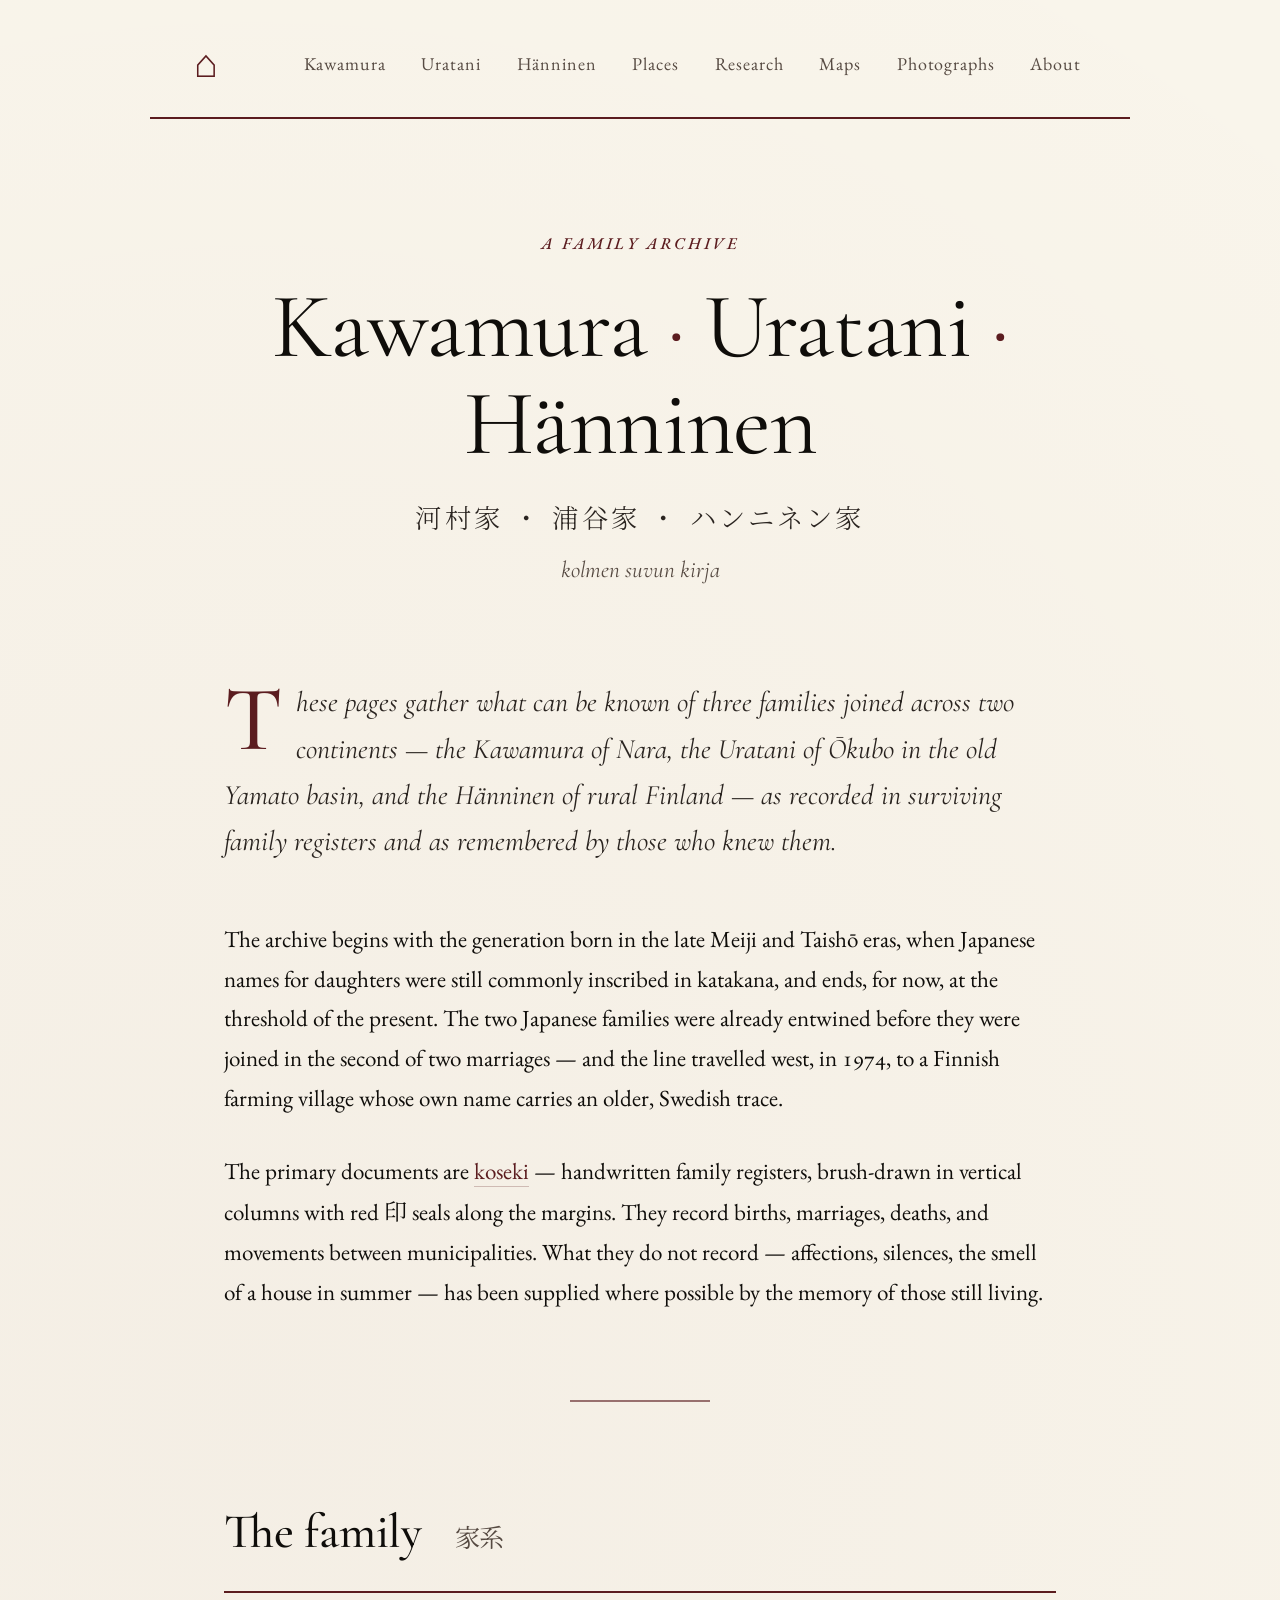
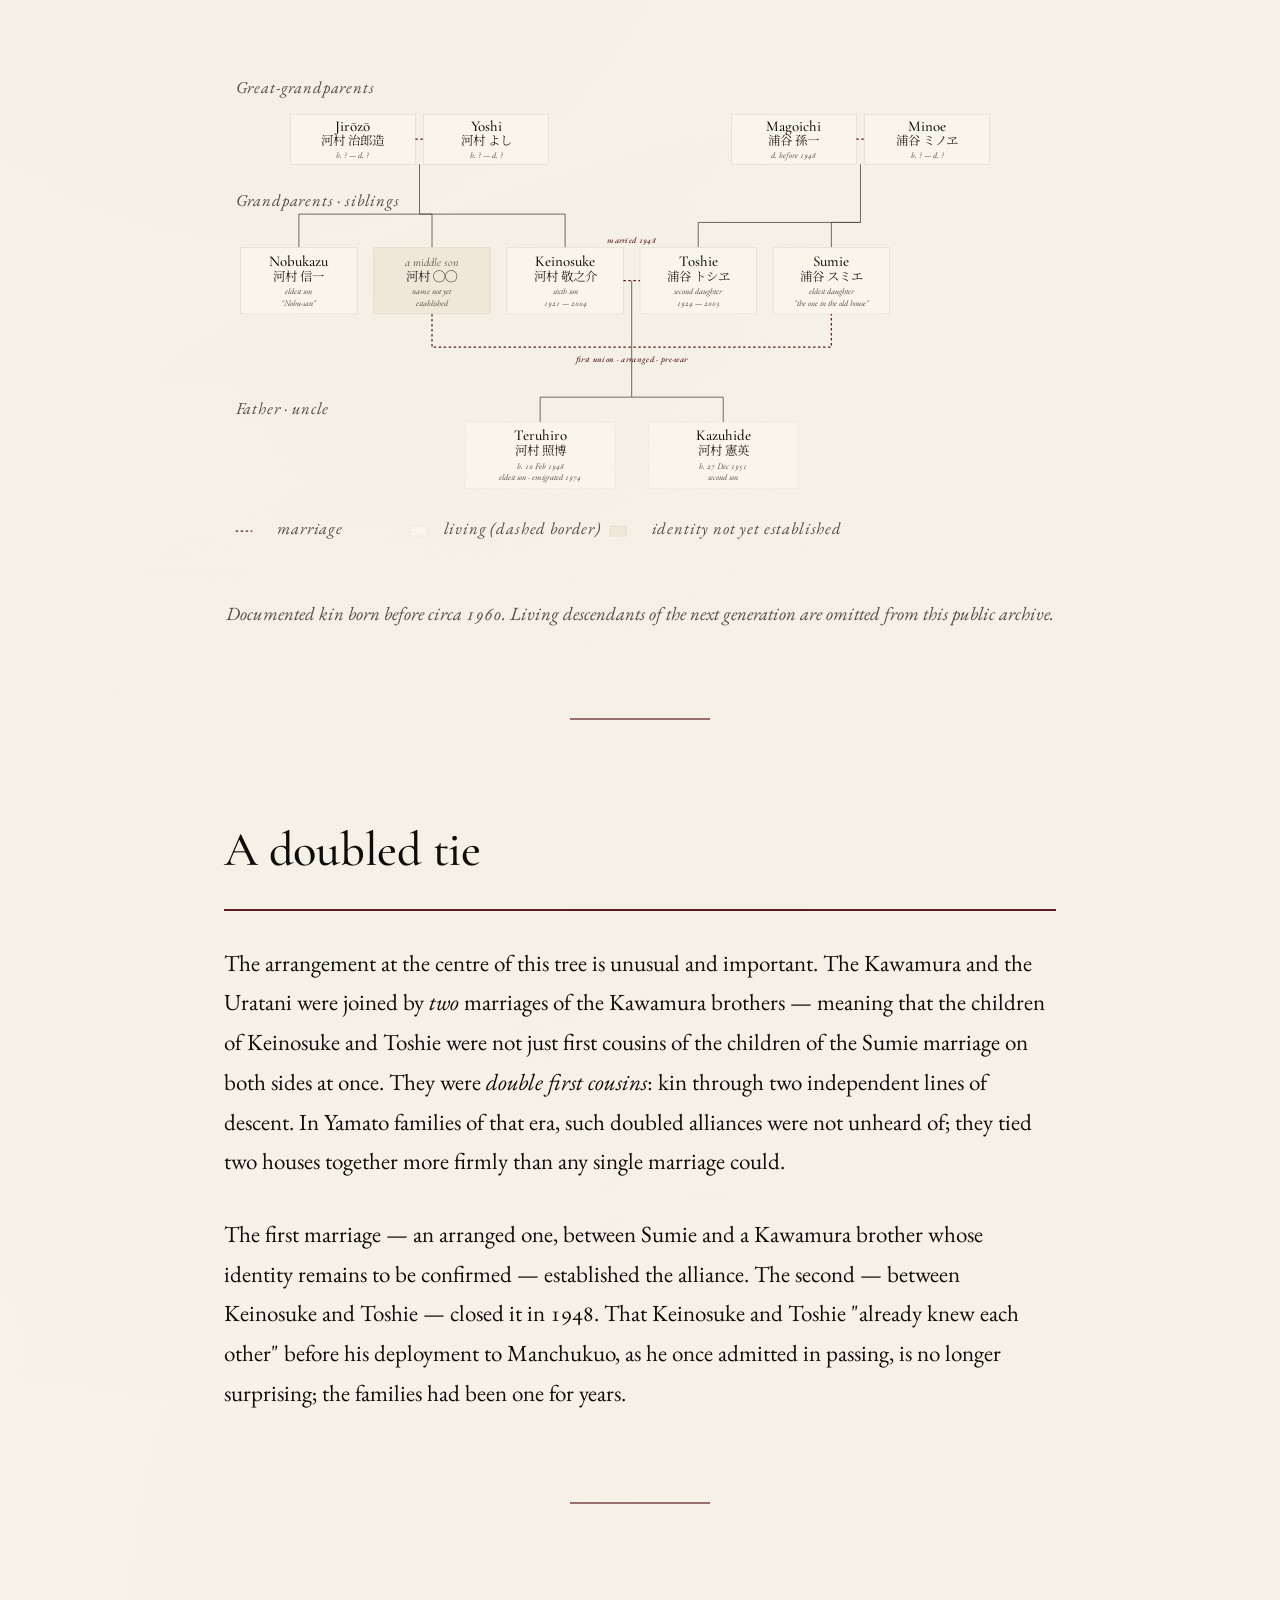
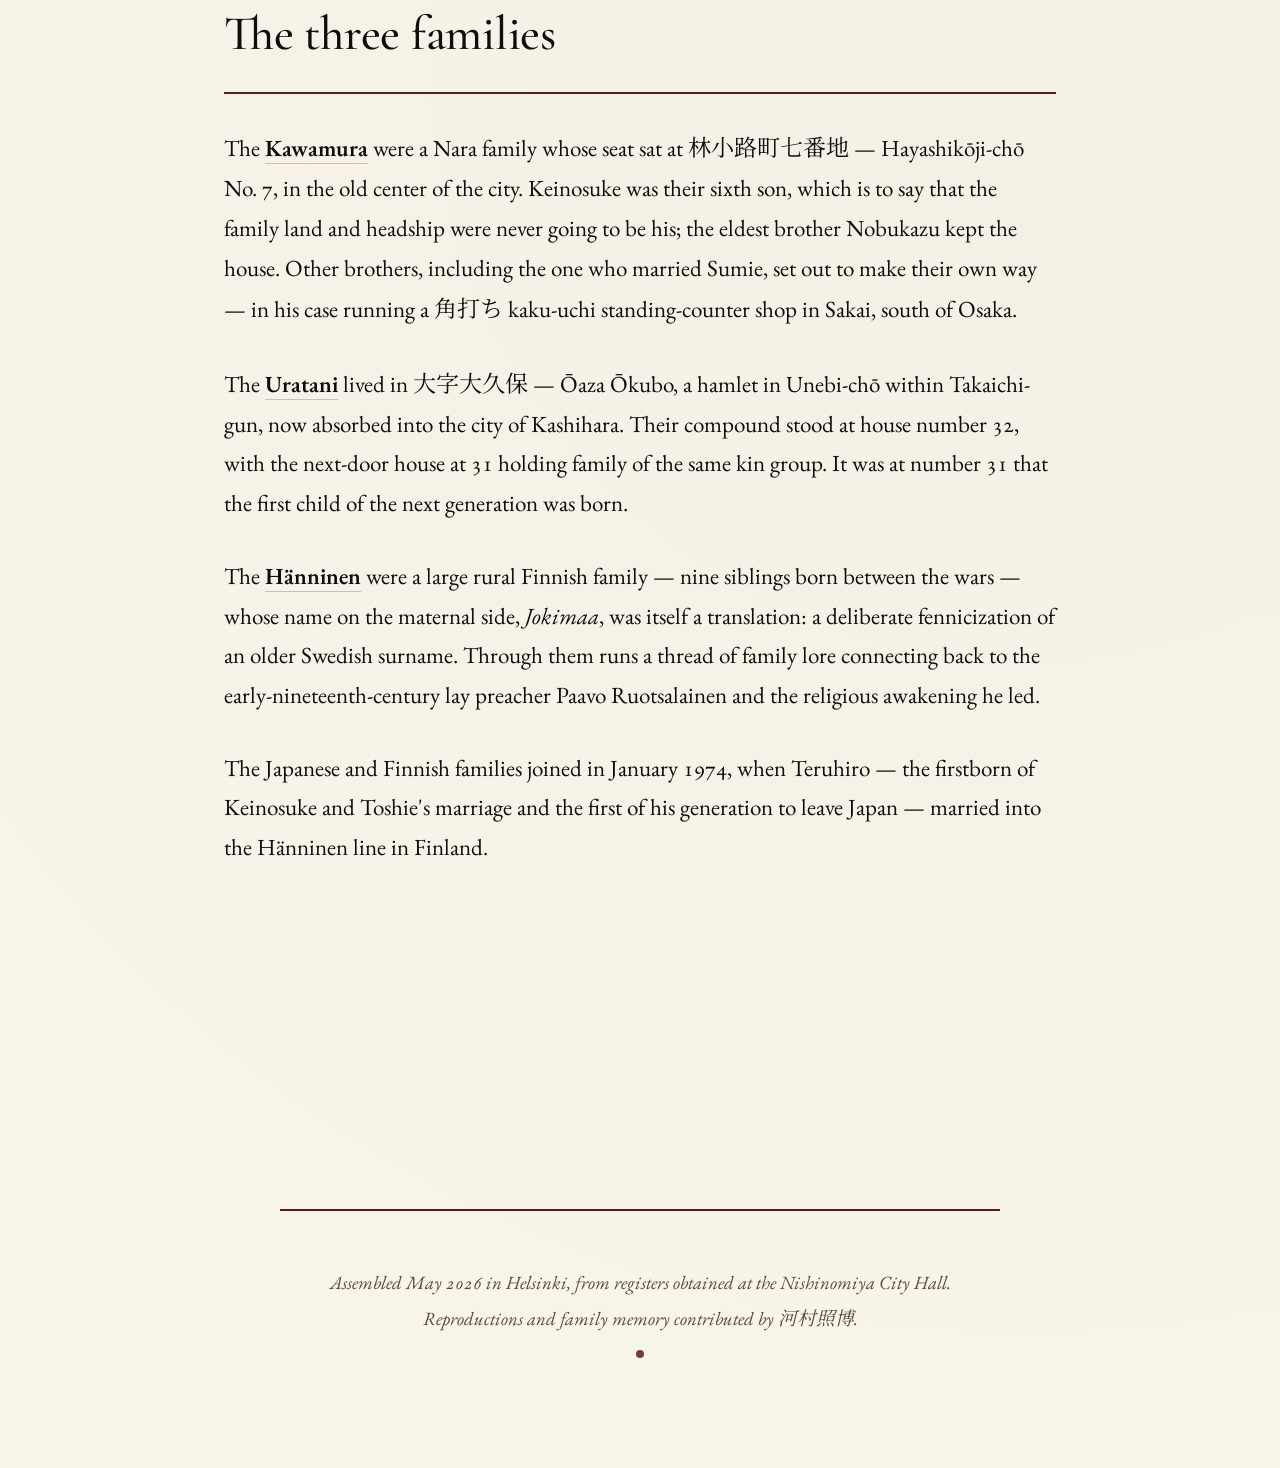
==== commit b376c7c4: "Fix wording in paragraph about Kawamura and Uratani" ====
--- a/index.html
+++ b/index.html
@@ -218,7 +218,7 @@
   <h2 class="section">A doubled tie</h2>
 
   <p>
-    The arrangement at the centre of this tree is unusual and important. The Kawamura and the Uratani were joined by <em>two</em> marriages in two generations of the Kawamura brothers — meaning that the children of Keinosuke and Toshie were not just first cousins of the children of the Sumie marriage on both sides at once. They were <em>double first cousins</em>: kin through two independent lines of descent. In Yamato families of that era, such doubled alliances were not unheard of; they tied two houses together more firmly than any single marriage could.
+    The arrangement at the centre of this tree is unusual and important. The Kawamura and the Uratani were joined by <em>two</em> marriages of the Kawamura brothers — meaning that the children of Keinosuke and Toshie were not just first cousins of the children of the Sumie marriage on both sides at once. They were <em>double first cousins</em>: kin through two independent lines of descent. In Yamato families of that era, such doubled alliances were not unheard of; they tied two houses together more firmly than any single marriage could.
   </p>
 
   <p>
